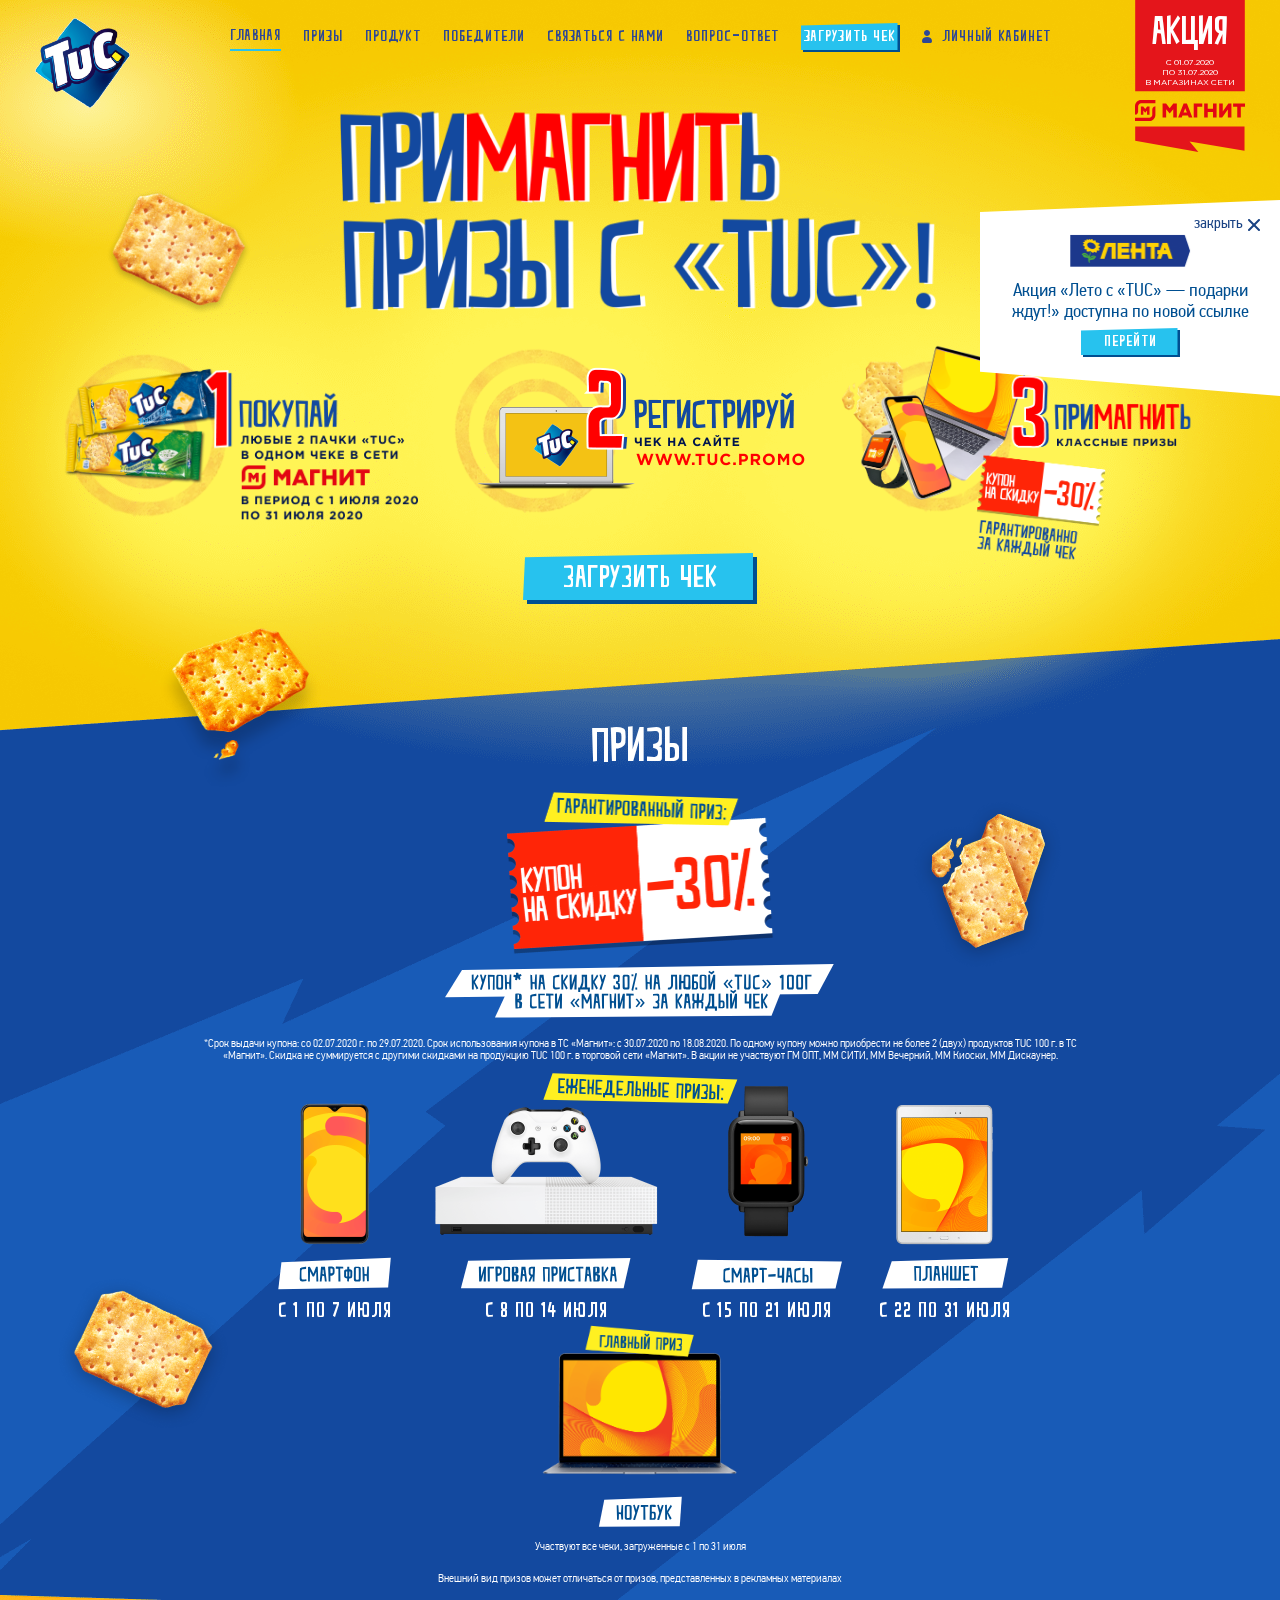
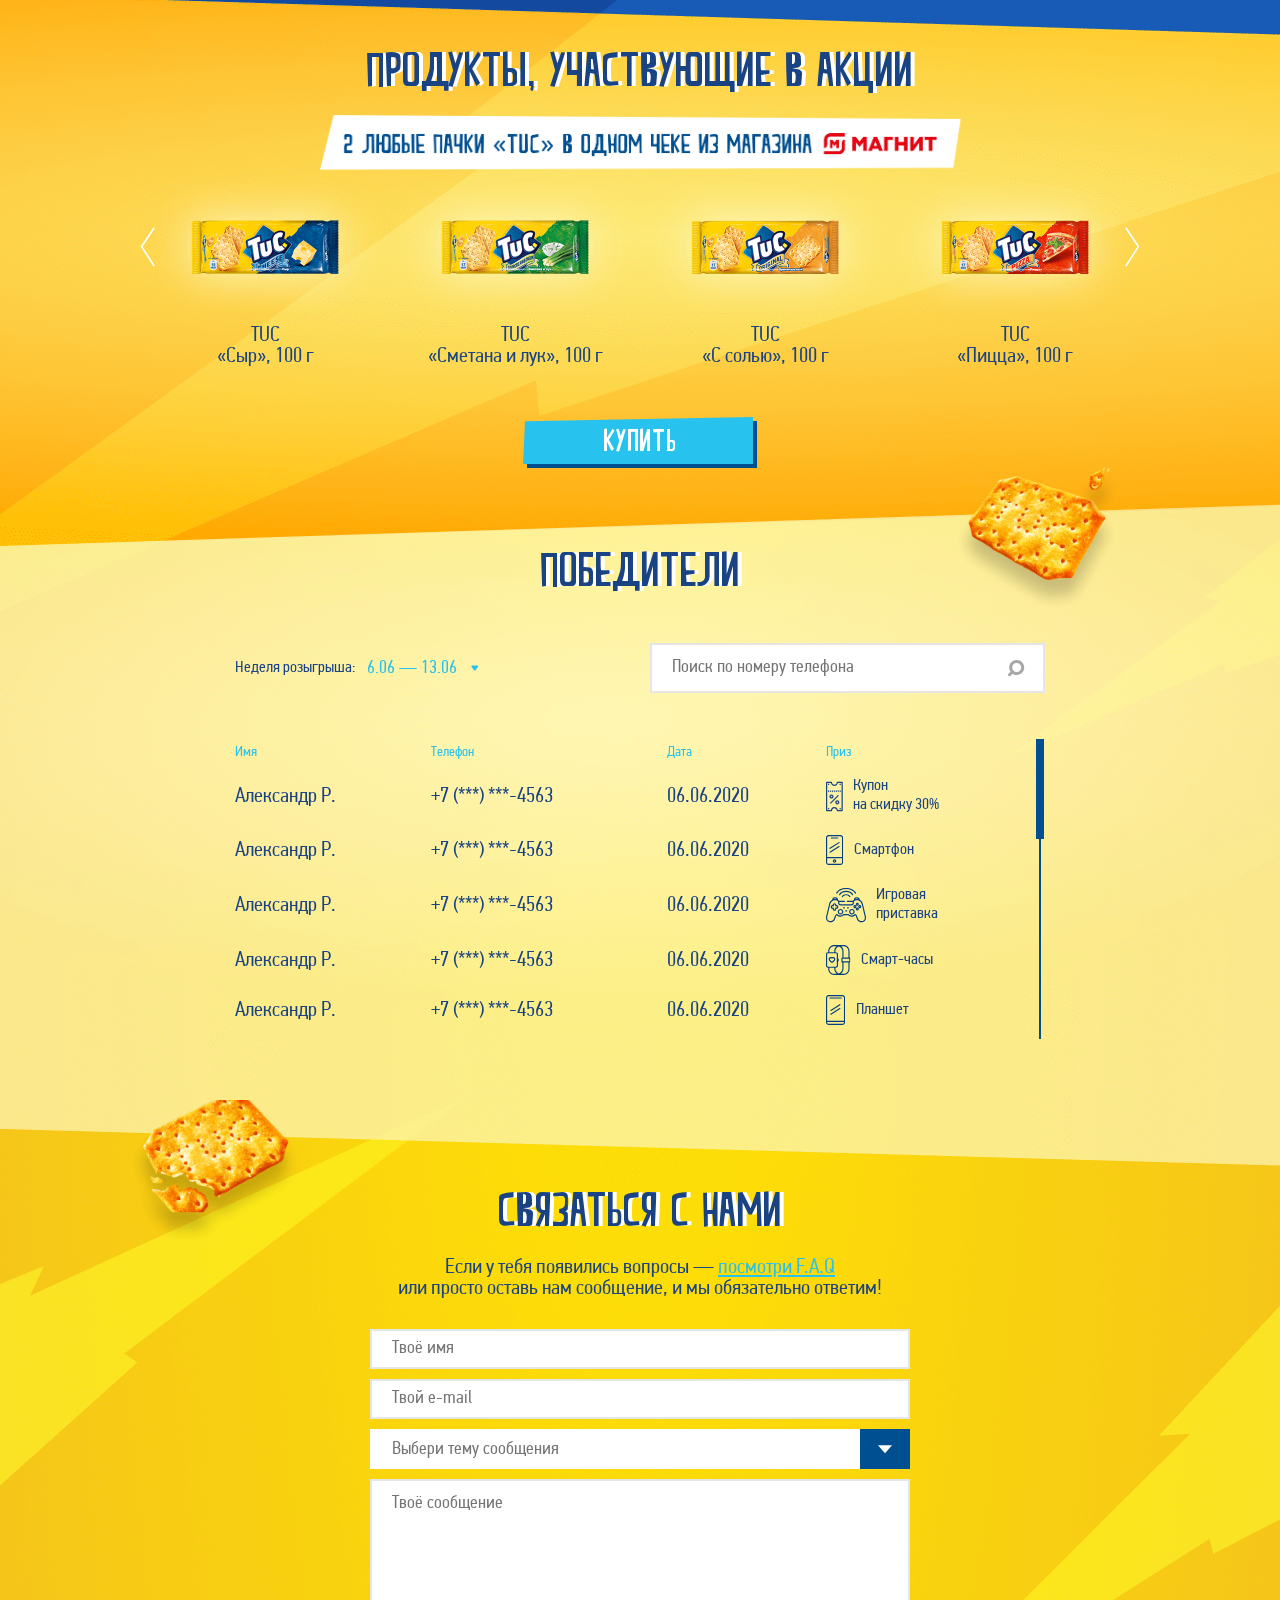
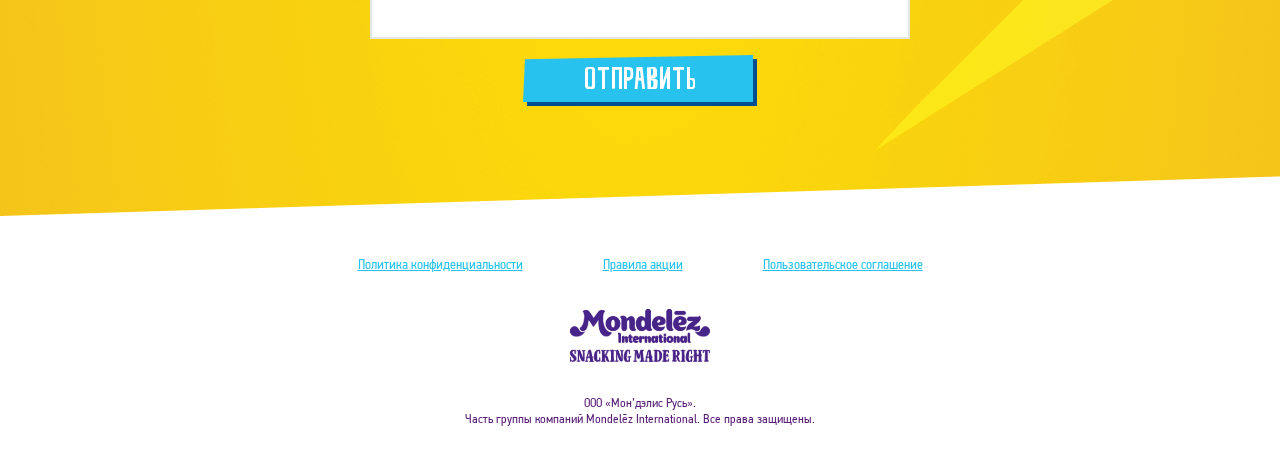
==== index.html @ 4bb9b7ee "init" ====
<!DOCTYPE html>
<html lang="en">
<head>
	<meta charset="UTF-8">
	<title>TUC Promo</title>
	<meta http-equiv="X-UA-Compatible" content="IE=edge">
    <meta name="viewport" content="width=device-width, initial-scale=1.0, maximum-scale=1.0, minimum-scale=1.0, user-scalable=no">
    <meta name="format-detection" content="telephone=no">
    <link rel="shortcut icon" href="img/favicon.png" type="image/png">
	<link rel="stylesheet" href="fonts/stylesheet.css">
	<link rel="stylesheet" href="libs//select2/select2.min.css">
	<link rel="stylesheet" href="libs/scrollbar/jquery.scrollbar.css">
	<link rel="stylesheet" href="css/styles.css">
	<!--[if lte IE 9]>
    <script src="http://phpbbex.com/oldies/oldies.js" charset="utf-8"></script>
    <script src="https://oss.maxcdn.com/html5shiv/3.7.3/html5shiv.min.js"></script>
    <script src="https://oss.maxcdn.com/respond/1.4.2/respond.min.js"></script>
    <![endif]-->
</head>
<body>
	<div class="wrapper main-page full">
		<div class="content">
			<header>
				<a href="index.html" class="logo">
					<img src="img/logo.png" alt="">
				</a>
				<div class="menu">
					<a href="#!" class="burger"></a>
					<nav class="menu-links">
						<a href="#main" class="anchor active">Главная</a>
						<a href="#prizes" class="anchor">Призы</a>
						<a href="#product" class="anchor">Продукт</a>
						<a href="#winners" class="anchor">Победители</a>
						<a href="#feedback" class="anchor">Связаться с нами</a>
						<a href="faq.html">Вопрос-ответ</a>
						<a href="#!" class="menu-btn pop-op" data-popup="check-upload">
							<svg width="99" height="29" viewBox="0 0 99 29" fill="none" xmlns="http://www.w3.org/2000/svg">
							    <g filter="url(#filter1_d)">
							        <path d="M0 2.5L96.5 0V27H0V2.5Z" fill="#27C2EE" />
							    </g>
							</svg>
							<span>Загрузить чек</span>
						</a>
						<a href="lk.html" class="lk-link pop-op" data-popup="auth">Личный кабинет</a>
					</nav>
				</div>
				<div class="magnit-action">
					<div class="magnit-action-title">Акция</div>
					<div class="magnit-action-text">с 01.07.2020 <br>по 31.07.2020 <br>в магазинах сети</div>
					<img src="img/magnit-logo.svg" alt="">
				</div>
			</header>
			<div class="tooltip">
				<a href="#!" class="close-tooltip js-close-tooltip">
					<span>закрыть</span>
					<svg width="12" height="12" viewBox="0 0 12 12" fill="none" xmlns="http://www.w3.org/2000/svg">
						<path d="M11 1L1 11" stroke="#1A4384" stroke-width="2" stroke-linecap="round" stroke-linejoin="round"/>
						<path d="M1 1L11 11" stroke="#1A4384" stroke-width="2" stroke-linecap="round" stroke-linejoin="round"/>
					</svg>
				</a>
				<img src="img/lenta-logo.png" alt="">
				<div class="tooltip-text">Акция «Лето с «TUC» — подарки ждут!» доступна по новой ссылке</div>
				<a href="#!" class="menu-btn pop-op" data-popup="check-upload">
					<svg width="99" height="29" viewBox="0 0 99 29" fill="none" xmlns="http://www.w3.org/2000/svg">
					    <g filter="url(#filter1_d)">
					        <path d="M0 2.5L96.5 0V27H0V2.5Z" fill="#27C2EE" />
					    </g>
					</svg>
					<span>Перейти</span>
				</a>
			</div>
			<section id="main" class="main-block">
				<div class="container">
					<div class="cta">
						<img src="img/cta.png" alt="">
						<img src="img/tuc1.png" class="tuc tuc1" alt="">
					</div>
					<div class="steps">
						<div class="step step1">
							<img src="img/step1.png" class="desktop-visible" alt="">
							<img src="img/step1-mob.png" class="mobile-visible" alt="">
						</div>
						<div class="step step2">
							<img src="img/step2.png" class="desktop-visible" alt="">
							<img src="img/step2-mob.png" class="mobile-visible" alt="">
						</div>
						<div class="step step3">
							<img src="img/step3.png" class="desktop-visible" alt="">
							<img src="img/step3-mob.png" class="mobile-visible" alt="">
						</div>
					</div>
					<div class="btn-wrapper">
						<a href="#!" class="btn pop-op" data-popup="check-upload">
							<svg width="234" height="51" viewBox="0 0 234 51" fill="none" xmlns="http://www.w3.org/2000/svg">
							    <g filter="url(#filter0_d)">
							        <path d="M2 4.35185L230 0V47H0L2 4.35185Z" fill="#27C2EE" />
							    </g>
							</svg>
							<span>Загрузить чек</span>
						</a>
					</div>
				</div>
			</section>
			<section id="prizes" class="prizes-block">
				<img src="img/tuc5.png" class="tuc tuc5" alt="">
				<img src="img/tuc6.png" class="tuc tuc6" alt="">
				<div class="container">
					<div class="title prizes-title">Призы</div>
					<div class="prizes prizes-slider">
						<div class="prize-line">
							<div class="prize garant-prize">
								<div class="prize-img">
									<img src="img/prizes/garant-prize.png" alt="">
								</div>
								<div class="prize-text">
									<img src="img/prizes/garant-text.svg" class="desktop-visible" alt="">
									<img src="img/prizes/garant-text-mob.svg" class="mobile-visible" alt="">
								</div>
								<div class="prizes-text">*Срок выдачи купона: со 02.07.2020 г. по 29.07.2020. Срок использования купона в ТС «Магнит»: с 30.07.2020 по 18.08.2020. По одному купону можно приобрести не более 2 (двух) продуктов TUC 100 г. в ТС «Магнит». Скидка не суммируется с другими скидками на продукцию TUC 100 г. в торговой сети «Магнит». В акции не участвуют ГМ ОПТ, ММ СИТИ, ММ Вечерний, ММ Киоски, ММ Дискаунер.</div>
							</div>
						</div>
						<div class="prize-line">
							<div class="desktop-visible weekly-title">
								<img src="img/prizes/weekly-text.svg" alt="">
							</div>
							<div class="prize prize1">
								<div class="mobile-visible weekly-title">
									<img src="img/prizes/weekly-text.svg" alt="">
								</div>
								<div class="prize-img">
									<img src="img/prizes/prize1.png" alt="">
								</div>
								<div class="prize-text"><img src="img/prizes/1-text.svg" alt=""></div>
								<div class="prize-date">с 1 по 7 июля</div>
							</div>
							<div class="prize prize2">
								<div class="mobile-visible weekly-title">
									<img src="img/prizes/weekly-text.svg" alt="">
								</div>
								<div class="prize-img">
									<img src="img/prizes/prize2.png" alt="">
								</div>
								<div class="prize-text"><img src="img/prizes/2-text.svg" alt=""></div>
								<div class="prize-date">с 8 по 14 июля</div>
							</div>
							<div class="prize prize3">
								<div class="mobile-visible weekly-title">
									<img src="img/prizes/weekly-text.svg" alt="">
								</div>
								<div class="prize-img">
									<img src="img/prizes/prize3.png" alt="">
								</div>
								<div class="prize-text"><img src="img/prizes/3-text.svg" alt=""></div>
								<div class="prize-date">с 15 по 21 июля</div>
							</div>
							<div class="prize prize4">
								<div class="mobile-visible weekly-title">
									<img src="img/prizes/weekly-text.svg" alt="">
								</div>
								<div class="prize-img">
									<img src="img/prizes/prize4.png" alt="">
								</div>
								<div class="prize-text"><img src="img/prizes/4-text.svg" alt=""></div>
								<div class="prize-date">с 22 по 31 июля</div>
							</div>
						</div>
						<div class="prize-line">
							<div class="prize main-prize">
								<div class="prize-img">
									<img src="img/prizes/main-prize.png" alt="">
								</div>
								<div class="prize-text"><img src="img/prizes/main-text.svg" alt=""></div>
								<div class="prizes-text">Участвуют все чеки, загруженные с 1 по 31 июля</div>
							</div>
						</div>
					</div>
					<div class="prizes-text">Внешний вид призов может отличаться от призов, представленных в рекламных материалах</div>
				</div>
			</section>
			<section id="product" class="product-block">
				<div class="container">
					<div class="title">Продукты, участвующие в акции</div>
					<div class="products-text">
						<img src="img/products-text.png" class="desktop-visible" alt="">
						<img src="img/products-text-mob.png" class="mobile-visible" alt="">
					</div>
					<div class="products products-slider">
						<div class="product">
							<div class="product-img">
								<img src="img/products/1.png" alt="">
							</div>
							<div class="product-text">TUC <br>«Сыр», 100 г</div>
						</div>
						<div class="product">
							<div class="product-img">
								<img src="img/products/2.png" alt="">
							</div>
							<div class="product-text">TUC <br>«Сметана и лук», 100 г</div>
						</div>
						<div class="product">
							<div class="product-img">
								<img src="img/products/3.png" alt="">
							</div>
							<div class="product-text">TUC <br>«С солью», 100 г</div>
						</div>
						<div class="product">
							<div class="product-img">
								<img src="img/products/4.png" alt="">
							</div>
							<div class="product-text">TUC <br>«Пицца», 100 г</div>
						</div>
						<div class="product">
							<div class="product-img">
								<img src="img/products/5.png" alt="">
							</div>
							<div class="product-text">TUC <br>«Краб», 100 г</div>
						</div>
						<div class="product">
							<div class="product-img">
								<img src="img/products/6.png" alt="">
							</div>
							<div class="product-text">TUC <br>«Копчёные колбаски», 100 г</div>
						</div>
					</div>
					<div class="btn-wrapper">
						<a href="#!" class="btn">
							<svg width="234" height="51" viewBox="0 0 234 51" fill="none" xmlns="http://www.w3.org/2000/svg">
							    <g filter="url(#filter0_d)">
							        <path d="M2 4.35185L230 0V47H0L2 4.35185Z" fill="#27C2EE" />
							    </g>
							</svg>
							<span>Купить</span>
						</a>
					</div>
				</div>
			</section>
			<section id="winners" class="winners-block">
				<div class="container">
					<div class="title">Победители</div>
					<div class="week-phone-winners">
						<div class="week-winners">
							<span>Неделя розыгрыша:</span>
							<div class="form__input select">
								<select name="week" class="week">
									<option value="6.09 — 13.09">6.06 — 13.06</option>
									<option value="14.09 — 21.09">14.06 — 21.06</option>
									<option value="22.09 — 29.09">22.06 — 29.06</option>
									<option value="22.09 — 29.09">22.07 — 29.07</option>
									<option value="22.09 — 29.09">22.07 — 29.07</option>
									<option value="22.09 — 29.09">22.07 — 29.07</option>
								</select>
							</div>
						</div>
						<div class="input-field winners-input">
							<input type="text" class="input-search phone-mask" name="search" placeholder="Поиск по номеру телефона">
							<input type="submit" class="winners-search">
						</div>
					</div>
					<div class="personal__table winners table-wrapper">
						<table>
							<thead>
								<tr>
									<th class="desktop-visible">Имя</th>
									<th class="desktop-visible">Телефон</th>
									<th class="desktop-visible">Дата</th>
									<th class="mobile-visible">Победитель</th>
									<th>Приз</th>
								</tr>
							</thead>
							<tbody>
								<tr>
									<td class="desktop-visible">Александр Р.</td>
									<td class="desktop-visible">+7 (***) ***-4563</td>
									<td class="desktop-visible">06.06.2020</td>
									<td class="mobile-visible">
										Александр Р. <br>
										+7 (***) ***-4563 <br>
										06.06.2020
									</td>
									<td class="prize-column"><img src="img/prizes/garant-icon.svg" alt="Купон  на скидку 30%"><span>Купон <br>на скидку 30%</span></td>
								</tr>
								<tr>
									<td class="desktop-visible">Александр Р.</td>
									<td class="desktop-visible">+7 (***) ***-4563</td>
									<td class="desktop-visible">06.06.2020</td>
									<td class="mobile-visible">
										Александр Р. <br>
										+7 (***) ***-4563 <br>
										06.06.2020
									</td>
									<td class="prize-column"><img src="img/prizes/prize1-icon.svg" alt="Смартфон"><span>Смартфон</span></td>
								</tr>
								<tr>
									<td class="desktop-visible">Александр Р.</td>
									<td class="desktop-visible">+7 (***) ***-4563</td>
									<td class="desktop-visible">06.06.2020</td>
									<td class="mobile-visible">
										Александр Р. <br>
										+7 (***) ***-4563 <br>
										06.06.2020
									</td>
									<td class="prize-column"><img src="img/prizes/prize2-icon.svg" alt="Игровая приставка"><span>Игровая <br>приставка</span></td>
								</tr>
								<tr>
									<td class="desktop-visible">Александр Р.</td>
									<td class="desktop-visible">+7 (***) ***-4563</td>
									<td class="desktop-visible">06.06.2020</td>
									<td class="mobile-visible">
										Александр Р. <br>
										+7 (***) ***-4563 <br>
										06.06.2020
									</td>
									<td class="prize-column"><img src="img/prizes/prize3-icon.svg" alt="Смарт-часы"><span>Смарт-часы</span></td>
								</tr>
								<tr>
									<td class="desktop-visible">Александр Р.</td>
									<td class="desktop-visible">+7 (***) ***-4563</td>
									<td class="desktop-visible">06.06.2020</td>
									<td class="mobile-visible">
										Александр Р. <br>
										+7 (***) ***-4563 <br>
										06.06.2020
									</td>
									<td class="prize-column"><img src="img/prizes/prize4-icon.svg" alt="Планшет"><span>Планшет</span></td>
								</tr>
								<tr>
									<td class="desktop-visible">Александр Р.</td>
									<td class="desktop-visible">+7 (***) ***-4563</td>
									<td class="desktop-visible">06.06.2020</td>
									<td class="mobile-visible">
										Александр Р. <br>
										+7 (***) ***-4563 <br>
										06.06.2020
									</td>
									<td class="prize-column"><img src="img/prizes/main-icon.svg" alt="Ноутбук"><span>Ноутбук</span></td>
								</tr>
							</tbody>
						</table>
					</div>
				</div>
			</section>
			<section id="feedback" class="feedback-block">
				<div class="container">
					<div class="title">Связаться с нами</div>
					<div class="feedback-text">Если у тебя появились вопросы — <a href="faq.html" class="link">посмотри F.A.Q</a> <br class="desktop-visible">или просто оставь нам сообщение, и мы обязательно ответим!</div>
					<form class="feedback-form">
						<div class="input-field">
                    		<input type="text" name="name" placeholder="Твоё имя" required>
                    	</div>
                    	<div class="input-field">
                    		<input type="text" name="email" placeholder="Твой e-mail" required>
                    	</div>
                    	<div class="input-field">
                    		<div class="select">
								<select name="theme" data-placeholder="Выбери тему сообщения" required>
									<option value=""></option>
									<option value="1">Тема 1</option>
									<option value="2">Тема 2</option>
									<option value="3">Тема 3</option>
								</select>
							</div>
                    	</div>
                    	<div class="input-field">
                    		<textarea name="message" placeholder="Твоё сообщение" required></textarea>
                    	</div>
                    	<div class="btn-wrapper">
                    		<button class="btn">
                    			<svg width="234" height="51" viewBox="0 0 234 51" fill="none" xmlns="http://www.w3.org/2000/svg">
								    <g filter="url(#filter0_d)">
								        <path d="M2 4.35185L230 0V47H0L2 4.35185Z" fill="#27C2EE" />
								    </g>
								</svg>
								<span>Отправить</span>
                    		</button>
						</div>
					</form>
				</div>
			</section>
			<img src="img/tuc2.png" class="tuc tuc2" alt="">
			<img src="img/tuc3.png" class="tuc tuc3" alt="">
			<img src="img/tuc4.png" class="tuc tuc4" alt="">
		</div>
		<footer>
			<div class="footer-links">
				<a href="#!" class="link" target="_blank">Политика конфиденциальности</a>
				<a href="#!" class="link" target="_blank">Правила акции</a>
				<a href="#!" class="link" target="_blank">Пользовательское соглашение</a>
			</div>
			<div class="mndlz-logo">
				<img src="img/mndlz.svg" alt="">
			</div>
			<div class="copyright">ООО «Мон’дэлис Русь». <br class="desktop-visible">Часть группы компаний Mondelēz International. Все права защищены.</div>
		</footer>
	</div>
	<div class="popups">
		<div id="auth" class="popup">
			<div class="popup__wrap">
				<a href="#!" class="close-popup js-close-popup">
					<span>закрыть</span>
					<svg width="12" height="12" viewBox="0 0 12 12" fill="none" xmlns="http://www.w3.org/2000/svg">
						<path d="M11 1L1 11" stroke="#1A4384" stroke-width="2" stroke-linecap="round" stroke-linejoin="round"/>
						<path d="M1 1L11 11" stroke="#1A4384" stroke-width="2" stroke-linecap="round" stroke-linejoin="round"/>
					</svg>
				</a>
                <div class="popup__inner">
                    <div class="popup__title">Войти на сайт</div>
                    <div class="popup__error"></div>
                    <form class="popup-form">
                    	<div class="input-field">
                    		<input type="text" name="phone" class="phone-mask" placeholder="Телефон" required>
                    	</div>
                    	<div class="input-field mb0">
                    		<input type="password" name="password" placeholder="Пароль" required>                    		
                    	</div>
                    	<div class="restore-link-wrapper">
                    		<a href="#!" class="link restore-link pop-op" data-popup="restore-password">Не помнишь пароль?</a>
                    	</div>
                    	<div class="btn-wrap">
                    		<button class="btn">
								<svg width="234" height="51" viewBox="0 0 234 51" fill="none" xmlns="http://www.w3.org/2000/svg">
								    <g filter="url(#filter0_d)">
								        <path d="M2 4.35185L230 0V47H0L2 4.35185Z" fill="#27C2EE" />
								    </g>
								</svg>
								<span>Войти</span>
                    		</button>
                    	</div>
                    </form>
                    <div class="reg-text">
                    	Если ты впервые на сайте, тебе нужно
                    	<a href="#!" class="link popup-link pop-op" data-popup="reg">Зарегистрироваться</a>
                    </div>
                </div>
            </div>
		</div>
		<div id="reg" class="popup">
			<div class="popup__wrap">
				<a href="#!" class="close-popup js-close-popup">
					<span>закрыть</span>
					<svg width="12" height="12" viewBox="0 0 12 12" fill="none" xmlns="http://www.w3.org/2000/svg">
						<path d="M11 1L1 11" stroke="#1A4384" stroke-width="2" stroke-linecap="round" stroke-linejoin="round"/>
						<path d="M1 1L11 11" stroke="#1A4384" stroke-width="2" stroke-linecap="round" stroke-linejoin="round"/>
					</svg>
				</a>
                <div class="popup__inner">
                    <div class="popup__title">Регистрация</div>
                    <div class="popup__error"></div>
                    <form class="popup-form mb0">
                    	<div class="input-field">
                    		<input type="text" name="lastName" placeholder="Фамилия" required>
                    	</div>
                    	<div class="input-field">
                    		<input type="text" name="firstName" placeholder="Имя" required>
                    	</div>
                    	<div class="input-field">
                    		<input type="text" name="patronymic" placeholder="Отчество" required>
                    	</div>
                    	<div class="input-field">
                    		<input type="text" name="email" placeholder="E-mail" required>
                    	</div>
                    	<div class="input-field">
                    		<input type="text" name="phone" class="phone-mask" placeholder="Телефон" required>
                    	</div>
                    	<div class="popup__text popup-phone-info">На данный номер будет отправлен денежный приз в случае выигрыша</div>
                    	<div class="checkbox-wrapper">
							<div class="input-field checkbox-field">
	                            <label for="check-rules" class="checkbox">
	                                <input id="check-rules" name="check-rules" type="checkbox" required>
	                                <span class="checkmark"></span>
	                                <span class="checkbox-text">Я согласен с <a href="#!" class="rules-link link" target="_blank">Правилами акции</a></span>
	                            </label> 
	                        </div>
	                        <div class="input-field checkbox-field">
	                            <label for="check-data" class="checkbox">
	                                <input id="check-data" name="check-data" type="checkbox" required>
	                                <span class="checkmark"></span>
	                                <span class="checkbox-text">Я согласен на обработку моих персональных данных</span>
	                            </label> 
	                        </div>
						</div>
                    	<div class="btn-wrap">
                    		<!-- <button class="btn">
								<svg width="234" height="51" viewBox="0 0 234 51" fill="none" xmlns="http://www.w3.org/2000/svg">
								    <g filter="url(#filter0_d)">
								        <path d="M2 4.35185L230 0V47H0L2 4.35185Z" fill="#27C2EE" />
								    </g>
								</svg>
								<span>Отправить</span>
                    		</button> -->
                    		<a href="#!" class="btn pop-op" data-popup="reg-complete">
								<svg width="234" height="51" viewBox="0 0 234 51" fill="none" xmlns="http://www.w3.org/2000/svg">
								    <g filter="url(#filter0_d)">
								        <path d="M2 4.35185L230 0V47H0L2 4.35185Z" fill="#27C2EE" />
								    </g>
								</svg>
								<span>Отправить</span>
                    		</a>
                    	</div>
                    </form>
                </div>
            </div>
		</div>
		<div id="reg-complete" class="popup">
			<div class="popup__wrap">
				<a href="#!" class="close-popup js-close-popup">
					<span>закрыть</span>
					<svg width="12" height="12" viewBox="0 0 12 12" fill="none" xmlns="http://www.w3.org/2000/svg">
						<path d="M11 1L1 11" stroke="#1A4384" stroke-width="2" stroke-linecap="round" stroke-linejoin="round"/>
						<path d="M1 1L11 11" stroke="#1A4384" stroke-width="2" stroke-linecap="round" stroke-linejoin="round"/>
					</svg>
				</a>
                <div class="popup__inner">
                    <div class="popup__title">Регистрация <br>пройдена</div>
                    <div class="popup__desc">Пароль отправлен на почту, <br>указанную при регистрации</div>
                    <a href="#!" class="btn pop-op" data-popup="auth">
						<svg width="234" height="51" viewBox="0 0 234 51" fill="none" xmlns="http://www.w3.org/2000/svg">
						    <g filter="url(#filter0_d)">
						        <path d="M2 4.35185L230 0V47H0L2 4.35185Z" fill="#27C2EE" />
						    </g>
						</svg>
						<span>Войти</span>
            		</a>
                </div>
            </div>
		</div>
		<div id="restore-password" class="popup">
			<div class="popup__wrap">
				<a href="#!" class="close-popup js-close-popup">
					<span>закрыть</span>
					<svg width="12" height="12" viewBox="0 0 12 12" fill="none" xmlns="http://www.w3.org/2000/svg">
						<path d="M11 1L1 11" stroke="#1A4384" stroke-width="2" stroke-linecap="round" stroke-linejoin="round"/>
						<path d="M1 1L11 11" stroke="#1A4384" stroke-width="2" stroke-linecap="round" stroke-linejoin="round"/>
					</svg>
				</a>
                <div class="popup__inner">
                    <div class="popup__title">Восстановление пароля</div>
                    <form class="popup-form">
                    	<div class="popup__desc before-send">Введи свой номер мобильного телефона для восстановления пароля</div>
                    	<div class="popup__desc after-send" style="display: none;">Пароль был отправлен<br>на твой номер телефона</div>
                    	<div class="input-field">
                    		<input type="text" name="phone" class="phone-mask" placeholder="Телефон" required>
                    	</div>
                    	<div class="input-field">
							<span class="clock-text" style="display: none;">Можно отправить повторно через <span class="clock"></span></span>
                    	</div>
                    	<div class="btn-wrap">
                    		<button class="btn">
								<svg width="234" height="51" viewBox="0 0 234 51" fill="none" xmlns="http://www.w3.org/2000/svg">
								    <g filter="url(#filter0_d)">
								        <path d="M2 4.35185L230 0V47H0L2 4.35185Z" fill="#27C2EE" />
								    </g>
								</svg>
								<span>Отправить</span>
                    		</button>
                    	</div>
                    </form>
                </div>
            </div>
		</div>
		<div id="check-upload" class="popup check-upload">
			<div class="popup__wrap">
				<a href="#!" class="close-popup js-close-popup">
					<span>закрыть</span>
					<svg width="12" height="12" viewBox="0 0 12 12" fill="none" xmlns="http://www.w3.org/2000/svg">
						<path d="M11 1L1 11" stroke="#1A4384" stroke-width="2" stroke-linecap="round" stroke-linejoin="round"/>
						<path d="M1 1L11 11" stroke="#1A4384" stroke-width="2" stroke-linecap="round" stroke-linejoin="round"/>
					</svg>
				</a>
                <div class="popup__inner">
                	<div class="popup__title">Загрузка чека</div>
                    <div class="iframe-wrap">
                        <iframe src="https://checkservice.emg.ru/Upload?id=65247c05-8b93-481e-98d0-ea6d5171f343&participantId=3&hash=2e10e3df5adece98b205b4f80f5f4283" class="iframe" frameborder="0"></iframe>
                    </div>
                </div>
            </div>
		</div>
	</div>

	<svg class="svg-filters">
	    <defs>
		    <filter id="filter1_d" x="0" y="0" width="98.5" height="29" filterUnits="userSpaceOnUse" color-interpolation-filters="sRGB">
		        <feFlood flood-opacity="0" result="BackgroundImageFix" />
		        <feColorMatrix in="SourceAlpha" type="matrix" values="0 0 0 0 0 0 0 0 0 0 0 0 0 0 0 0 0 0 127 0" />
		        <feOffset dx="2" dy="2" />
		        <feColorMatrix type="matrix" values="0 0 0 0 0 0 0 0 0 0.305882 0 0 0 0 0.564706 0 0 0 1 0" />
		        <feBlend mode="normal" in2="BackgroundImageFix" result="effect1_dropShadow" />
		        <feBlend mode="normal" in="SourceGraphic" in2="effect1_dropShadow" result="shape" />
		    </filter>
		    <filter id="filter0_d" x="0" y="0" width="234" height="51" filterUnits="userSpaceOnUse" color-interpolation-filters="sRGB">
		        <feFlood flood-opacity="0" result="BackgroundImageFix" />
		        <feColorMatrix in="SourceAlpha" type="matrix" values="0 0 0 0 0 0 0 0 0 0 0 0 0 0 0 0 0 0 127 0" />
		        <feOffset dx="4" dy="4" />
		        <feColorMatrix type="matrix" values="0 0 0 0 0 0 0 0 0 0.309804 0 0 0 0 0.568627 0 0 0 1 0" />
		        <feBlend mode="normal" in2="BackgroundImageFix" result="effect1_dropShadow" />
		        <feBlend mode="normal" in="SourceGraphic" in2="effect1_dropShadow" result="shape" />
		    </filter>
		</defs>
	</svg>

	<script src="libs/jquery-3.4.1.min.js"></script>
	<script src="libs/select2/select2.min.js"></script>
	<script src="libs/jquery.validate.min.js"></script>
	<script src="libs/scrollbar/jquery.scrollbar.min.js"></script>
	<script src="libs/jquery.inputmask.bundle.min.js"></script>
	<script src="libs/jquery.countdown.min.js"></script>
	<script src="libs/slick.min.js"></script>
	<script src="js/scripts.js"></script>
</body>
</html>
---- fonts/stylesheet.css ----
@font-face {
    font-family: 'Peach Milk 2.0';
    src: url('PeachMilk20.eot');
    src: url('PeachMilk20.eot?#iefix') format('embedded-opentype'),
        url('PeachMilk20.woff2') format('woff2'),
        url('PeachMilk20.woff') format('woff');
    font-weight: normal;
    font-style: normal;
}

@font-face {
    font-family: 'PF Din Text Cond Pro';
    src: url('PFDinTextCondPro-Bold.eot');
    src: url('PFDinTextCondPro-Bold.eot?#iefix') format('embedded-opentype'),
        url('PFDinTextCondPro-Bold.woff2') format('woff2'),
        url('PFDinTextCondPro-Bold.woff') format('woff');
    font-weight: bold;
    font-style: normal;
}

@font-face {
    font-family: 'PF Din Text Cond Pro';
    src: url('PFDinTextCondPro-BoldItalic.eot');
    src: url('PFDinTextCondPro-BoldItalic.eot?#iefix') format('embedded-opentype'),
        url('PFDinTextCondPro-BoldItalic.woff2') format('woff2'),
        url('PFDinTextCondPro-BoldItalic.woff') format('woff');
    font-weight: bold;
    font-style: italic;
}

@font-face {
    font-family: 'PF Din Text Cond Pro';
    src: url('PFDinTextCondPro-Light.eot');
    src: url('PFDinTextCondPro-Light.eot?#iefix') format('embedded-opentype'),
        url('PFDinTextCondPro-Light.woff2') format('woff2'),
        url('PFDinTextCondPro-Light.woff') format('woff');
    font-weight: 300;
    font-style: normal;
}

@font-face {
    font-family: 'PF Din Text Cond Pro';
    src: url('PFDinTextCondPro-Regular.eot');
    src: url('PFDinTextCondPro-Regular.eot?#iefix') format('embedded-opentype'),
        url('PFDinTextCondPro-Regular.woff2') format('woff2'),
        url('PFDinTextCondPro-Regular.woff') format('woff');
    font-weight: normal;
    font-style: normal;
}

@font-face {
    font-family: 'PF Din Text Cond Pro';
    src: url('PFDinTextCondPro-Italic.eot');
    src: url('PFDinTextCondPro-Italic.eot?#iefix') format('embedded-opentype'),
        url('PFDinTextCondPro-Italic.woff2') format('woff2'),
        url('PFDinTextCondPro-Italic.woff') format('woff');
    font-weight: normal;
    font-style: italic;
}

@font-face {
    font-family: 'PF Din Text Cond Pro';
    src: url('PFDinTextCondPro-Medium.eot');
    src: url('PFDinTextCondPro-Medium.eot?#iefix') format('embedded-opentype'),
        url('PFDinTextCondPro-Medium.woff2') format('woff2'),
        url('PFDinTextCondPro-Medium.woff') format('woff');
    font-weight: 500;
    font-style: normal;
}

@font-face {
    font-family: 'Gotham Pro';
    src: url('GothamPro-Bold.eot');
    src: url('GothamPro-Bold.eot?#iefix') format('embedded-opentype'),
        url('GothamPro-Bold.woff2') format('woff2'),
        url('GothamPro-Bold.woff') format('woff');
    font-weight: bold;
    font-style: normal;
}

@font-face {
    font-family: 'Gotham Pro';
    src: url('GothamPro.eot');
    src: url('GothamPro.eot?#iefix') format('embedded-opentype'),
        url('GothamPro.woff2') format('woff2'),
        url('GothamPro.woff') format('woff');
    font-weight: normal;
    font-style: normal;
}
---- css/styles.css ----
html {
    line-height: 1.15;
    -ms-text-size-adjust: 100%;
    -moz-text-size-adjust: 100%;
    -webkit-text-size-adjust: 100%;
}

html, body, div, span, applet, object, iframe,
h1, h2, h3, h4, h5, h6, p, blockquote, pre,
a, abbr, acronym, address, big, cite, code,
del, dfn, em, img, ins, kbd, q, s, samp,
small, strike, strong, sub, sup, tt, var,
b, u, i, center,
dl, dt, dd, ol, ul, li,
fieldset, form, label, legend,
table, caption, tbody, tfoot, thead, tr, th, td,
article, aside, canvas, details, embed,
figure, figcaption, footer, header, hgroup,
menu, nav, output, ruby, section, summary,
time, mark, audio, video {
	margin: 0;
	padding: 0;
	border: 0;
}

main {
    display: block;
}

ol,
ul {
    list-style: none;
}

b,
strong {
    font-weight: bold;
}

*,
:after,
:before {
    box-sizing: border-box;
}

img {
    max-width: 100%;
    border-style: none;
}

img[width="0"][height="0"] {
    display: none;
}

a {
    color: inherit;
    cursor: pointer;
    background-color: transparent;
    text-decoration: none;
    -webkit-transition: all .3s linear;
    transition: all .3s linear;
}

a:hover,
a:focus {
    text-decoration: none;
}

input,
select,
textarea,
button {
    border: none;
    outline: none;
    border-radius: 0;
    -webkit-appearance: none;
    font-family: inherit;
    font-size: 100%;
    line-height: 1.15;
    margin: 0;
}

textarea {
    overflow: auto;
}

textarea::-webkit-scrollbar {
    width: 0;
}

::-ms-clear {
    display: none;
}

input {
    overflow: visible;
}

button {
    cursor: pointer;
    border: none;
    outline: none;
    overflow: visible;
}

button,
select {
    text-transform: none;
}

button::-moz-focus-inner,
[type="button"]::-moz-focus-inner,
[type="reset"]::-moz-focus-inner,
[type="submit"]::-moz-focus-inner {
    border-style: none;
    padding: 0;
}

button,
[type="button"],
[type="reset"],
[type="submit"] {
    -webkit-appearance: button;
}

[type="checkbox"],
[type="radio"] {
    box-sizing: border-box;
    padding: 0;
}

[type="search"]::-webkit-search-decoration {
    -webkit-appearance: none;
}

[type="search"] {
    -webkit-appearance: textfield;
    outline-offset: -2px;
}

::-webkit-file-upload-button {
    -webkit-appearance: button;
    font: inherit;
}

::-webkit-file-upload-button {
    -webkit-appearance: button;
    font: inherit;
}

input[type=number]::-webkit-inner-spin-button,
input[type=number]::-webkit-outer-spin-button {
    -webkit-appearance: none;
    margin: 0;
}

input[type=number] {
    -moz-appearance: textfield;
}

select::-ms-expand {
    display: none;
}

* {
    box-sizing: border-box;
}

h1, h2, h3, h4, h5, h6, p {
    margin: 0;
}

ul, ol {
    margin: 0;
    padding: 0;
    list-style: none;
}

a {
    color: inherit;
    text-decoration: none;
}

a:hover,
a:focus {
    text-decoration: none;
}

textarea {
    width: 100%;
    resize: none;
    border: none;
    outline: none;
    border-radius: 0;
    scrollbar-width: none;
    -ms-overflow-style: none;
}

label {
    margin: 0;
}

input,
button,
select {
    border: none;
    outline: none;
}

input {
    border-radius: 0;
}

.mobile-visible {
    display: none;
}

@media (max-width: 1000px) {
    .mobile-visible {
        display: block;
    }

    .desktop-visible {
        display: none;
    }
}

.no-scrolling {
	overflow: hidden;
}

.link {
	text-decoration: underline;
}

.link:hover {
	text-decoration: none;
}

.invert-link {
	text-decoration: none;
}

.invert-link:hover {
	text-decoration: underline;
}

/*SCROLL ---------------------- */
body .scroll-element,
body .scroll-element div {
    border: none;
    margin: 0;
    padding: 0;
    position: absolute;
    z-index: 1;
}

body .scroll-element div {
    display: block;
    height: 100%;
    left: 0;
    top: 0;
    width: 100%;
}

body .scroll-element.scroll-x {
    bottom: 1px;
    height: 8px;
    left: 0;
    width: 100%;
}

.collection-list.scroll-wrapper>.scroll-content {
    padding-bottom: 10px;
}

body .collection-list .scroll-element.scroll-y {
    display: none;
}

body .scroll-element.scroll-x .scroll-element_track {
    top: 0;
    width: 100%;
    height: 8px;
}

body .scroll-element.scroll-y {
    height: 100%;
    right: 0;
    top: 0;
    width: 6px;
}

body .scroll-element .scroll-element_outer {
    overflow: visible;
}

body .scroll-element .scroll-element_outer,
body .scroll-element .scroll-element_track,
body .scroll-element .scroll-bar {
    border-radius: 0;
}

body .scroll-element .scroll-element_track {
    background: #004F91;
    left: 0;
    width: 2px;
}

body .scroll-element .scroll-bar {
    height: auto;
    min-height: 10px;
    max-height: 100px;
    width: 8px;
    background: #004F91;
    box-shadow: none;
    left: -3px;
    position: relative;
}

body .scroll-element:hover .scroll-bar {
    
}

body .scroll-element.scroll-draggable .scroll-bar {
    
}

body .scroll-element.scroll-x.scroll-scrolly_visible .scroll-element_track {
    left: -12px;
}

body .scroll-element.scroll-y.scroll-scrollx_visible .scroll-element_track {
    top: -12px;
}

body .scroll-element.scroll-x.scroll-scrolly_visible .scroll-element_size {
    left: -12px;
}

body .scroll-element.scroll-y.scroll-scrollx_visible .scroll-element_size {
    top: -12px;
}

/**/

/* Slider */
.slick-slider {
    position: relative;
    display: block;
    box-sizing: border-box;
    -webkit-user-select: none;
    -moz-user-select: none;
    -ms-user-select: none;
    user-select: none;
    -webkit-touch-callout: none;
    -khtml-user-select: none;
    -ms-touch-action: pan-y;
    touch-action: pan-y;
    -webkit-tap-highlight-color: transparent;
}

.slick-list {
    position: relative;
    display: block;
    overflow: hidden;
    margin: 0;
    padding: 0;
}

.slick-list:focus {
    outline: none;
}

.slick-list.dragging {
    cursor: pointer;
    cursor: hand;
}

.slick-slider .slick-track,
.slick-slider .slick-list {
    -webkit-transform: translate3d(0, 0, 0);
    -moz-transform: translate3d(0, 0, 0);
    -ms-transform: translate3d(0, 0, 0);
    -o-transform: translate3d(0, 0, 0);
    transform: translate3d(0, 0, 0);
}

.slick-track {
    position: relative;
    top: 0;
    left: 0;
    display: block;
    margin-left: auto;
    margin-right: auto;
}

.slick-track:before,
.slick-track:after {
    display: table;
    content: '';
}

.slick-track:after {
    clear: both;
}

.slick-loading .slick-track {
    visibility: hidden;
}

.slick-slide {
    display: none;
    float: left;
    height: 100%;
    min-height: 1px;
}

[dir='rtl'] .slick-slide {
    float: right;
}

.slick-slide img {
    display: block;
}

.slick-slide.slick-loading img {
    display: none;
}

.slick-slide.dragging img {
    pointer-events: none;
}

.slick-initialized .slick-slide {
    display: block;
}

.slick-loading .slick-slide {
    visibility: hidden;
}

.slick-vertical .slick-slide {
    display: block;
    height: auto;
    border: 1px solid transparent;
}

.slick-arrow.slick-hidden {
    display: none;
}

/**/

html,
body {
    height: 100%;
}

body {
    margin: 0;
    color: #1A4384;
    font: normal 16px/19px 'PF Din Text Cond Pro', sans-serif;
}

.wrapper {
    display: flex;
    flex-direction: column;
    min-height: 991px;
    background: url(../img/inner-bg.png) center no-repeat;
    background-size: cover;
}

.main-page {
    min-height: 3524px;
    background: url(../img/bg.png) center no-repeat;
    background-size: cover;
}

.main-page.full {
    min-height: 3656px;
    background: url(../img/bg1.png) center no-repeat;
    background-size: cover;
}

.cookies-page {
	min-height: 2643px;
    background: url(../img/cookies-bg.png) center no-repeat;
    background-size: cover;
}

.content {
    flex: 1 0 auto;
    overflow: hidden;
}

.container {
    max-width: 1060px;
    width: 100%;
    margin: 0 auto;
    padding: 0 15px;
}

header {
    position: relative;
    max-width: 1240px;
    width: 100%;
    margin: auto;
}

.logo {
    position: absolute;
    top: 18px;
    left: 0;
    width: 165px;
}

.magnit-action {
    position: absolute;
    top: 0;
    right: 0;
    width: 150px;
    height: 208px;
    background: url(../img/magnit-bg.svg) center no-repeat;
    background-size: contain;
    text-align: center;
    color: #fff;
}

.magnit-action-title {
    font-family: 'Peach Milk 2.0';
    font-size: 52px;
    line-height: 48px;
    letter-spacing: 0.01em;
    text-transform: uppercase;
    margin: 26px auto 8px;
}

.magnit-action-text {
    font-family: 'Gotham Pro';
    font-size: 11px;
    line-height: 12px;
    text-transform: uppercase;
}

.magnit-action img {
    width: 150px;
    margin: 17px 0;
}

.menu-links {
    position: absolute;
    top: 25px;
    left: 0;
    right: 0;
    margin: 0 auto;
    text-align: center;
    display: flex;
    -ms-align-items: center;
    align-items: center;
    justify-content: center;
    transition: all .3s linear;
}

.menu-links.fixed {
    position: fixed;
    top: 0;
    background: #FDE908;
    height: 78px;
    box-shadow: 7px 7px 23px rgba(0, 0, 0, 0.2);
    z-index: 10;
}

.menu-links a {
    position: relative;
    font-family: 'Peach Milk 2.0';
    font-size: 16px;
    line-height: 1;
    letter-spacing: 1px;
    color: #2D4795;
    margin: 0 16px;
    padding-bottom: 5px;
    transition: all .3s linear;
}

.menu-links a:hover {
    color: #27C2EE;
}

.menu-links a.active {
    border-bottom: 2px solid #27C2EE;
}

.lk-link {
	display: flex;
	-ms-align-items: center;
	align-items: center;
    padding-left: 20px;
}

.lk-link::before {
    content: '';
    position: absolute;
    left: 0;
    width: 10px;
    height: 14px;
    background: url(../img/login-icon.svg) center no-repeat;
    background-size: contain;
}

.logout-form {
	position: absolute;
    top: 4px;
    right: 0;
}

.menu-links .logout-link {
	position: absolute;
    right: 0;
    padding-right: 20px;
}

.logout-link::before {
    content: '';
    position: absolute;
    right: 0;
    width: 14px;
    height: 14px;
    background: url(../img/logout-icon.svg) center no-repeat;
    background-size: contain;
}

.tooltip {
    position: fixed;
    top: 200px;
    right: 0;
    width: 300px;
    height: 196px;
    padding: 26px;
    text-align: center;
    background: url(../img/tooltip-bg.svg) center no-repeat;
    background-size: contain;
    z-index: 3;
}

.tooltip img {
    width: 134px;
    margin: auto;
}

.tooltip-text {
    font-size: 19px;
    line-height: 111%;
    text-align: center;
    color: #004F91;
    text-shadow: 4px 0px 0px #fff;
    margin-bottom: 5px;
}

.main-block {
    min-height: 550px;
}

.main-block .container {
    max-width: 1200px;
}

.cta {
    position: relative;
    max-width: 624px;
    width: 100%;
    margin: 74px auto 0;
}

.steps {
    display: flex;
    justify-content: space-between;
    width: 100%;
    margin: auto;
}

.step {
    width: 100%;
}

.step1 {
    margin-top: 10px;
    max-width: 420px;
}

.step2 {
    margin-top: 5px;
    max-width: 372px;
}

.step3 {
    max-width: 450px;
}

.main-block .btn-wrapper {
	position: relative;
}

.main-block .btn {
	position: absolute;
    top: -30px;
    left: 0;
    right: 0;
}

.btn {
    display: flex;
    align-items: center;
    justify-content: center;
    width: 234px;
    height: 51px;
    margin: auto;
    background: none;
}

.menu-btn {
    display: flex;
    align-items: center;
    justify-content: center;
    width: 99px;
    height: 29px;
    margin: auto;
    background: none;
}

.btn span {
    font-family: 'Peach Milk 2.0';
    font-size: 31px;
    line-height: 1;
    text-align: center;
    letter-spacing: 1px;
    color: #fff;
    z-index: 1;
    pointer-events: none;
}

@supports (-webkit-touch-callout: none) {
	.btn span,
	.menu-btn span {
		padding-top: 2px;
	}
}

.menu-btn span {
    font-family: 'Peach Milk 2.0';
    font-size: 16px;
    line-height: 1;
    text-align: center;
    letter-spacing: 1px;
    color: #fff;
    z-index: 1;
}

.btn svg,
.menu-btn svg  {
    position: absolute;
    z-index: 0;
}

.btn svg,
.btn svg path,
.menu-btn svg,
.menu-btn svg path {
    -webkit-transition: all .3s linear;
    transition: all .3s linear;
}

.btn:hover svg path,
.menu-btn:hover svg path {
    fill: #278EEE;
}

.btn.disabled,
.menu-btn.disabled {
    opacity: .6;
    pointer-events: none;
}

.btn.disabled svg path,
.menu-btn.disabled svg path {
    fill: #278EEE;
}

.prizes-block {
    min-height: 865px;
    margin-top: 100px;
}

.title {
    font-family: 'Peach Milk 2.0';
    font-size: 48px;
    line-height: 1;
    letter-spacing: 1px;
    text-align: center;
    text-shadow: 4px 0px 0px #fff;
}

.prizes-title {
    color: #fff;
    text-shadow: none;
}

.prizes {
    display: flex;
    flex-direction: column;
    justify-content: space-between;
    max-width: 880px;
    width: 100%;
    margin: 8px auto 20px;
}

.prize-line {
    position: relative;
    display: flex;
    justify-content: space-between;
}

.prize-line:nth-child(1) {
    margin-bottom: 20px;
    justify-content: center;
}

.prize-line:nth-child(2) {
    max-width: 756px;
    width: 100%;
    margin: auto;
}

.prize-line:nth-child(3) {
    justify-content: center;
}

/*.prize-line:nth-child(1) .prize {
    margin: 0 10px;
}*/

.prize {
    position: relative;
}

.prize-img {
    display: flex;
    flex-direction: column;
    -ms-align-items: center;
    align-items: center;
    justify-content: flex-end;
    height: 165px;
}

.prize-img img {
    height: 100%;
}

.prize-date {
    font-family: 'Peach Milk 2.0';
    font-size: 21px;
    line-height: 19px;
    text-align: center;
    letter-spacing: 1px;
    color: #fff;
}

.garant-prize .prize-img img {
    position: absolute;
    top: 0;
    max-height: 200px;
}

.prize1 .prize-img img {
    max-height: 147px;
}

.prize2 .prize-img img {
    max-height: 160px;
}

.prize3 .prize-img img {
    max-height: 165px;
}

.prize4 .prize-img img {
    max-height: 145px;
}

.main-prize .prize-img img {
    max-height: 169px;
}

.prize-text {
    display: flex;
    -ms-align-items: center;
    align-items: center;
    justify-content: center;
    text-align: center;
    min-height: 55px;
}

.weekly-title {
    position: absolute;
    top: -20px;
    left: 0;
    right: 0;
    width: 199px;
    margin: auto;
}

.prizes-text {
    font-weight: 300;
    font-size: 12px;
    line-height: 1;
    text-align: center;
    color: #fff;
}

.product-block {
    min-height: 420px;
    margin-top: 60px;
}

.products-text {
    position: relative;
    max-width: 641px;
    width: 100%;
    text-align: center;
    margin: 18px auto 30px;
}

.products-text img {
    width: 100%;
    position: absolute;
    left: 0;
    right: 0;
    margin: auto;
}

.products {
    /*display: flex;
    justify-content: space-between;*/
    max-width: 1000px;
    width: 100%;
    margin: 0 auto 50px;
}

.product {
    position: relative;
    outline: none;
}

.product-img {
    max-width: 250px;
    width: 100%;
    height: 240px;
    margin: auto;
}

.product-text {
    position: absolute;
    bottom: 0;
    left: 0;
    right: 0;
    margin: auto;
    font-size: 21px;
    line-height: 1;
    text-align: center;
}

.slick-arrow {
    position: absolute;
    top: 0;
    bottom: 0;
    width: 15px;
    height: 46px;
    margin: auto;
    font-size: 0;
    transition: all .2s linear;
    z-index: 1;
}

.slick-arrow:active {
    transform: scale(.9);
}

.slick-prev {
    left: 0;
    background: url(../img/arrow-left.svg) center no-repeat;
    background-size: contain;
}

.slick-next {
    right: 0;
    background: url(../img/arrow-right.svg) center no-repeat;
    background-size: contain;
}

.winners-block {
    min-height: 265px;
    margin-top: 124px;
}

.full .winners-block {
    margin-top: 80px;
    min-height: 500px;
}

.winners-announce {
    font-family: 'Peach Milk 2.0';
    font-size: 48px;
    line-height: 44px;
    text-align: center;
    letter-spacing: 1px;
    color: #DD181F;
    text-shadow: 4px 0px 0px #fff;
    margin-top: 48px;
}

.winners-announce span {
    display: block;
    font-size: 98px;
    line-height: 125px;
}

.feedback-block {
    min-height: 535px;
    margin-top: 180px;
}

.full .feedback-block {
    margin-top: 140px;
}

.feedback-text {
    max-width: 500px;
    width: 100%;
    font-size: 21px;
    line-height: 1;
    text-align: center;
    margin: 20px auto 30px;
}

.feedback-text a {
    color: #27C2EE;
}

.feedback-form {
    max-width: 540px;
    width: 100%;
    margin: auto;
}

.select {
    position: relative;
}

.select select {
    width: 100%;
}

.select2 {
    z-index: 2;
}

.select2.select2-container--open {
    z-index: 4;
}

.select2-container span {
    outline: none;
}

.select2-container .select2-selection--single {
    width: 100%;
    height: 40px;
    padding: 10px 40px 10px 20px;
    border: 2px solid transparent;
    border-radius: 0;
}

.select2-container--default.select2-container--open.select2-container--below .select2-selection--single {
    border-radius: 0;
}

.select2-container--default .select2-selection--single .select2-selection__rendered {
    color: #1A4384;
    font-size: 18px;
    font-weight: normal;
    line-height: 1;
    text-align: left;
    padding-left: 0;
}

.select2-container--default .select2-selection--single .select2-selection__placeholder {
    color: #757575;
    font-size: 18px;
    line-height: 1;
    font-weight: normal;
}

.select2-container--default .select2-selection--single .select2-selection__arrow {
    width: 50px;
    height: 40px;
    position: absolute;
    top: 0;
    bottom: 0;
    margin: auto;
    right: 0;
    background: #004F91;
}

.select2-container--default .select2-selection--single .select2-selection__arrow b {
    margin: 0;
    top: 0;
    left: 0;
    right: 0;
    bottom: 0;
    border: none;
    width: 14px;
    height: 8px;
    margin: auto;
    background: url(../img/arrow-down.svg) center no-repeat;
    transition: all .2s linear;
}

.select2-container--default.select2-container--open .select2-selection--single .select2-selection__arrow b {
    transform: rotate(-180deg);
}

.select2-dropdown {
    background: #fff;
    border-radius: 10px;
    color: #1A4384;
    border: 0;
    box-shadow: 7px 7px 23px rgba(0, 0, 0, 0.2);
}

.select2-container--open .select2-dropdown--below {
    padding-top: 30px;
    top: -30px;
    z-index: 3;
    border-radius: 0;
}

.select2-results__options {
    border-radius: 0;
}

.select2-container--default .select2-results>.select2-results__options {
    max-height: 250px;
}

.select2-results__option {
    font-size: 16px;
    line-height: 1;
    height: 40px;
    padding: 10px 26px;
}

.select2-container--default .select2-results__option[aria-selected=true],
.select2-container--default .select2-results__option--highlighted[aria-selected] {
    background: #FDF6BD;
    color: #1A4384;
}

footer {
    display: flex;
    flex-direction: column;
    flex: 0 0 auto;
    min-height: 200px;
    text-align: center;
}

.footer-links {
    display: flex;
    justify-content: center;
    margin-bottom: 34px;
}

.footer-links a {
    font-size: 14px;
    color: #27C2EE;
    margin: 0 40px;
}

.mndlz-logo {
    margin-bottom: 28px;
}

.copyright {
    font-size: 13px;
    line-height: 16px;
    text-align: center;
    color: #561B74;
}

.popup {
    position: fixed;
    top: 0;
    left: 0;
    bottom: 0;
    right: 0;
    width: 100%;
    background-color: rgba(1, 28, 58, 0.8);
    z-index: -1;
    opacity: 0;
    -webkit-transition: all .2s linear;
    transition: all .2s linear;
    display: -webkit-box;
    display: flex;
    -webkit-box-pack: center;
    justify-content: center;
    -webkit-box-align: start;
    align-items: flex-start;
    padding-top: 10%;
    pointer-events: none;
    overflow-y: auto;
    -webkit-overflow-scrolling: touch;
}

.js-popup-show {
    z-index: 999;
    opacity: 1;
    pointer-events: visible;
}

.popup__wrap {
    background: #FFE303;
    max-width: 300px;
    width: 100%;
    display: flex;
    flex-direction: column;
    align-items: center;
    position: relative;
    padding: 50px 30px 30px;
    color: #1A4384;
}

.popup__inner {
    max-width: 300px;
    margin: auto;
    width: 100%;
}

.popup-form {
    margin-bottom: 24px;
}

.popup__title {
    font-family: 'Peach Milk 2.0';
    font-weight: normal;
    font-size: 36px;
    line-height: 33px;
    text-align: center;
    letter-spacing: 1px;
    color: #004F91;
    text-shadow: 4px 0px 0px #fff;
    margin: 0 auto 15px;
}

.popup__error {
    text-align: center;
    font-size: 14px;
    line-height: 17px;
    min-height: 17px;
    color: #DD181F;
    margin: 0 auto 10px;
}

.popup__desc {
    text-align: center;
    font-size: 19px;
    line-height: 21px;
    margin: 0 auto 20px;
}

.popup__text {
    font-size: 14px;
    line-height: 17px;
    margin-bottom: 15px;
}

.reg-text {
    text-align: center;
    font-size: 14px;
    line-height: 19px;
}

.popup-link {
    display: block;
    font-size: 16px;
}

.popup .btn span {
    font-size: 22px;
}

.checkbox-wrapper {
    margin: 20px auto;
}

.checkbox-field {
    text-align: left;
    max-width: 300px;
}

.checkbox {
    padding-left: 30px;
    display: inline-block;
    min-height: 16px;
    line-height: 16px;
}

.checkbox input {
    -webkit-appearance: none;
    padding: 0;
    opacity: 0;
    top: 0;
    left: 0;
    width: 16px;
    height: 16px;
    position: absolute;
}

.checkmark {
    position: absolute;
    left: 0;
    width: 16px;
    height: 16px;
    background: transparent;
    border: 2px solid #27C2EE;
}

.checkbox input:checked + .checkmark::after {
    content: '';
    position: absolute;
    width: 8px;
    height: 8px;
    top: 0;
    left: 0;
    right: 0;
    bottom: 0;
    margin: auto;
    background: #27C2EE;
}

.checkbox-text {
    font-size: 16px;
    line-height: 1;
    display: inline-block;
    vertical-align: middle;
}

.close-popup,
.close-tooltip {
    position: absolute;
    top: 15px;
    right: 20px;
    display: flex;
    -ms-align-items: center;
    align-items: center;
}

.close-popup span,
.close-tooltip span {
    margin-right: 5px;
    transition: all .2s linear;
}

.close-popup svg,
.close-popup svg path,
.close-tooltip svg,
.close-tooltip svg path {
    transition: all .2s linear;
}

.close-popup:hover svg path,
.close-tooltip:hover svg path {
    stroke: #27C2EE;
}

.close-popup:hover span,
.close-tooltip:hover span {
    color: #27C2EE;
}

span.error {
    position: absolute;
    font-size: 0;
    top: 0;
    right: 15px;
    bottom: 0;
    width: 14px;
    height: 13px;
    margin: auto;
    background: url(../img/error-icon.svg) center no-repeat;
    background-size: contain;
}

.checkbox-wrapper span.error {
	display: none !important;
}

.input-field input.error:not([type="checkbox"]),
.input-field textarea.error,
.input-field select.error + .select2-container .select2-selection--single {
    color: #DD181F;
    border-color: #DD181F;
}

.input-field input.error[type="checkbox"] ~ .checkbox-text,
.input-field input.error[type="checkbox"] ~ .checkbox-text a {
	color: #DD181F;
}

.clock-text {
    display: block;
    font-size: 14px;
    line-height: 17px;
    opacity: 0.6;
}

.input-field {
    position: relative;
    width: 100%;
    margin: 0 auto 10px;
}

.input-field:last-child {
    margin-bottom: 0;
}

.mb0 {
    margin-bottom: 0;
}

.mb5 {
    margin-bottom: 5px;
}

.input-field input:not([type="checkbox"]),
.input-field textarea {
    width: 100%;
    height: 40px;
    padding-left: 20px;
    padding-right: 24px;
    font-size: 18px;
    line-height: 1;
    color: #1A4384;
    background: #fff;
    border: 2px solid #E5E5E5;
    transition: all .2s linear;
}

.input-field textarea {
    padding-top: 14px;
    height: 160px;
}

.input-field input:focus,
.input-field textarea:focus,
.winners-input input:not([type="checkbox"]):focus {
    border: 2px solid #27C2EE;
}

.restore-link-wrapper {
	margin-top: 2px;
    margin-left: 22px;
    margin-bottom: 15px;
}

.restore-link {
    font-size: 14px;
    line-height: 1;
}

.popup-phone-info {
    margin-left: 22px;
}

.tuc {
    position: absolute;
}

.tuc1 {
    width: 172px;
    top: 100px;
    left: -250px;
}

.tuc2 {
    width: 169px;
    top: 628px;
    left: 0;
    right: 900px;
    margin: auto;
}

.tuc3 {
    width: 176px;
    top: 2064px;
    left: 900px;
    right: 0;
    margin: auto;
}

.tuc4 {
    width: 179px;
    top: 2363px;
    left: 0;
    right: 990px;
    margin: auto;
}

.full .tuc4 {
    top: 2680px;
}

.tuc5 {
    width: 174px;
    top: 790px;
    left: 700px;
    right: 0;
    margin: auto;
}

.tuc6 {
    width: 203px;
    top: 1260px;
    left: 0;
    right: 1000px;
    margin: auto;
}

.svg-filters {
  position: absolute;
  z-index: -100;
  width: 0;
  height: 0;
}

.week-phone-winners {
    display: flex;
    justify-content: space-between;
    -ms-align-items: center;
    align-items: center;
    max-width: 810px;
    width: 100%;
    margin: 46px auto;
}

.week-winners {
    display: flex;
    -ms-align-items: center;
    align-items: center;
}

.form__input {
    width: 134px;
}

.form__input .select2 {
    width: 100% !important;
}

.week-winners .select2-container .select2-selection--single {
    height: 30px;
    padding: 5px 10px;
    background: none;
}

.week-winners .select2-container--default .select2-selection--single .select2-selection__rendered {
	color: #27C2EE;
    padding-right: 6px;
}

.week-winners .select2-container--open.select2-container--default .select2-selection--single .select2-selection__rendered {
	color: #1A4384;
}

.week-winners .select2-container--default .select2-selection--single .select2-selection__arrow {
    width: 8px;
    height: 6px;
    background: none;
    right: 10px;
}

.week-winners .select2-container--default .select2-selection--single .select2-selection__arrow b {
    width: 8px;
    height: 6px;
    background: url(../img/arrow-down-lightblue.svg) center no-repeat;
}

.week-winners .select2-container--open.select2-container--default .select2-selection--single .select2-selection__arrow b {
    background: url(../img/arrow-down-blue.svg) center no-repeat;
}

.week-winners .select2-results__option {
    font-size: 18px;
    height: 30px;
    padding: 6px 10px;
}

.winners-input {
    position: relative;
    max-width: 395px;
    width: 100%;
    margin: 0;
}

.winners-input input:not([type="checkbox"]) {
	height: 50px;
    border: 2px solid #E5E5E5;
}

.winners-input .winners-search:not([type="checkbox"]) {
    border: 0;
    font-size: 0;
    position: absolute;
    top: 0;
    right: 20px;
    bottom: 0;
    width: 17px;
    height: 17px;
    margin: auto;
    padding: 0;
    background: url(../img/search.svg) center no-repeat;
    background-size: contain;
}

.winners-input .winners-search:not([type="checkbox"]):active,
.winners-input .winners-search:not([type="checkbox"]):focus {
    background: url(../img/search-blue.svg) center no-repeat;
    background-size: contain;
    border: 0;
}

table {
  width: 100%;
  border-spacing: 0;
}

table th {
	font-weight: normal;
	text-align: left;
	font-size: 14px;
	line-height: 1;
	color: #27C2EE;
	padding: 7px 0;
}

table th span,
table th img {
	vertical-align: middle;
}

table tr:first-child td {
	border-top: 0;
}

table tr:last-child td {
	border-bottom: 0;
}

table td {
	font-size: 21px;
	color: #1A4384;
	text-align: left;
	border-top: 0;
	padding: 10px 0;
	position: relative;
}

.winners {
	height: 300px;
	max-width: 810px;
	margin: auto;
}

.prize-column {
	font-size: 16px;
}

.prize-column img {
	vertical-align: middle;
}

.prize-column span {
	display: inline-block;
	max-width: 120px;
	vertical-align: middle;
	margin-left: 10px;
}

.check-upload .popup__wrap {
    padding: 50px 0 30px;
}

.iframe-wrap,
.iframe-wrap iframe {
	scrollbar-width: none;
}

.iframe-wrap {
    height: 100%;
    min-height: 400px;
    width: 100%;
}

.iframe-wrap iframe {
    height: 100vh;
    max-height: 400px;
    width: 100%;
}

.lk-block {
	margin-top: 88px;
}

.profile-wrapper {
	width: 875px;
	height: 145px;
	margin: 0 auto 56px;
	padding: 26px 20px 20px 70px;
	background: url(../img/profile-bg.svg) center no-repeat;
	background-size: contain;
}

.profile-line {
	display: flex;
}

.profile-line:nth-child(1) {
	margin-bottom: 16px;
}

.profile-field {
	width: 260px;
}

.profile-label {
	font-size: 14px;
	line-height: 17px;
	color: #27C2EE;
}

.profile-name {
	max-width: 260px;
	font-weight: bold;
	font-size: 17px;
	line-height: 20px;
	text-transform: uppercase;
	color: #023F85;
	white-space: nowrap;
    overflow: hidden;
    text-overflow: ellipsis;
}

.profile-fio {
	font-size: 24px;
	line-height: 29px;
	letter-spacing: 0.01em;
}

.lk-table {
	height: 230px;
    max-width: 770px;
    margin: 36px auto 58px;
}

.lk-table.scroll-wrapper table {
    padding-right: 20px;
}

.lk-table table td:nth-child(1),
.lk-table table td:nth-child(2) {
	width: 130px;
}

.check-preview {
	width: 50px;
	height: 50px;
	overflow: hidden;
	border-radius: 50px;
	border: 2px solid #fff;
}

.check-status {
	width: 150px;
}

.win-prize-column {
	width: 135px;
}

.get-prize {
    display: flex;
    -ms-align-items: center;
    align-items: center;
}

.win-prize-column img {
	max-width: 30px;
	vertical-align: middle;
}

.win-prize-column a {
	font-size: 17px;
	display: inline-block;
	max-width: 100px;
	vertical-align: middle;
	margin-left: 10px;
	color: #27C2EE;
}

.rejected .check-preview {
	border-color: #DD181F;
}

.rejected a {
	color: #DD181F;
}

.faq-block {
	margin-top: 112px;
}

.faq-bg {
	width: 836px;
	height: 540px;
	margin: auto;
	padding: 44px 100px 50px;
	background: url(../img/faq-bg.svg) center no-repeat;
	background-size: contain;
}

.faq-block .faq-wrap {
	width: 600px;
	height: 450px;
	margin: auto;
}

.faq-item {
    margin: 0 auto 25px;
    padding-right: 50px;
    transition: all .2s linear;
}

.faq-title {
	position: relative;
	font-weight: bold;
	font-size: 22px;
	line-height: 25px;
	padding-left: 36px;
	cursor: pointer;
}

.faq-title::before {
	content: '+';
	display: flex;
	-ms-align-items: center;
	align-items: center;
	justify-content: center;
	position: absolute;
	top: 5px;
	left: 0;
	width: 15px;
	height: 15px;
	font-size: 17px;
	line-height: 1;
	font-weight: bold;
	color: #fff;
	background: #27C2EE;
}

.faq-title.active::before {
	content: '-';
	background: #004F91;
}

.faq-text {
    display: none;
    font-size: 19px;
    line-height: 25px;
    padding: 25px 0 0 36px;
}

.error-block {
	max-width: 600px;
	width: 100%;
	margin: 10% auto 0;
	text-align: center;
}

.error-title {
    position: relative;
    display: flex;
    align-items: center;
    justify-content: space-between;
    max-width: 374px;
    width: 100%;
    margin: auto;
	font-family: 'Peach Milk 2.0';
	font-size: 288px;
	line-height: 264px;
	letter-spacing: 1px;
	color: #004F91;
	text-shadow: 10px 0px 0px #fff;
}

.title-505 {
    max-width: 410px;
}

.cookie1 {
    position: absolute;
    top: 0;
    left: 0;
    right: 0;
    margin: auto;
}

.cookie2 {
    position: absolute;
    right: -90px;
}

.error-desc {
	font-family: 'Peach Milk 2.0';
	font-size: 48px;
	line-height: 44px;
	letter-spacing: 1px;
	text-transform: uppercase;
	color: #004F91;
	text-shadow: 4px 0px 0px #fff;
}

.error-desc + .btn-wrapper {
	margin-top: 40px;
}

.error-text {
	font-size: 22px;
	line-height: 26px;
	text-align: center;
	text-transform: uppercase;
	color: #004F91;
}

.error-desc + .error-text {
	margin-top: 10px;
}

.cookies-block {
	margin-top: 110px;
}

.cookies-block .title {
	margin-bottom: 40px;
}

.cookies-block p {
    font-size: 21px;
    line-height: 152%;
    margin: 20px 0;
}

.main-cookie-h3,
.main-cookie-h2 {
    font-size: 21px;
    line-height: 25px;
    margin-bottom: 20px;
}

.cookie-text-ul {
    font-size: 21px;
    line-height: 152%;
    padding-left: 50px;
    list-style: square;
}

.cookie-text-ul li {
    margin: 20px 0;
}

.cookie-preview {
	max-width: 700px;
	width: 100%;
	margin-bottom: 30px;
}

.btn-link {
	display: flex;
    -ms-align-items: center;
    align-items: center;
    justify-content: center;
    position: relative;
    width: 230px !important;
    height: 47px !important;
    font-family: 'Peach Milk 2.0';
    font-size: 22px !important;
    line-height: 1 !important;
    letter-spacing: 1px;
    margin: auto;
    padding: 16px 0 !important;
    text-align: center;
    text-transform: uppercase;
    color: #fff !important;
    background: #27C2EE;
    box-shadow: 4px 4px 0px #004F91;
    transition: all .3s linear;
    overflow: hidden;
    opacity: 1;
    z-index: 0;
    border: none !important;
    cursor: pointer;
    outline: none;
}

.btn-link:hover {
	background: #278EEE !important;
}

@media (min-width: 1930px) {
    .wrapper {
    	min-height: 100%;
        background-size: 100% 100% !important;
    }
}

@media (max-width: 1280px) {
    .logo {
        width: 95px;
        left: 15px;
    }

    .magnit-action {
        right: 15px;
        width: 110px;
        height: 152px;
    }

    .magnit-action-title {
        font-size: 40px;
        line-height: 38px;
        margin: 14px auto 6px;
    }

    .magnit-action-text {
        font-size: 8px;
        line-height: 10px;
    }

    .magnit-action img {
        width: 110px;
        margin: 12px 0;
    }

    .menu-links a {
        margin: 0 11px;
    }

    .cta {
        max-width: 600px;
    }

    .tuc2 {
        right: 800px;
    }

    .tuc3 {
        left: 800px;
    }

    .tuc4 {
        right: 850px;
    }

    .full .tuc4 {
	    top: 2700px;
    }
}

@media (max-width: 1000px) {
    .wrapper {
    	min-height: 812px;
        background: url(../img/inner-bg-mob.png) center no-repeat;
        background-size: cover;
    }

    .main-page {
        min-height: 3508px;
        background: url(../img/bg-mob.png) center no-repeat;
        /*background-size: cover;*/
        background-size: 100% 3508px;
    }

    .main-page.full {
        min-height: 3970px;
        background: url(../img/bg1-mob.png) center no-repeat;
        /*background-size: cover;*/
        background-size: 100% 3970px;
    }

    .lk-page {
    	min-height: 1153px;
    	background: url(../img/lk-bg-mob.png) center no-repeat;
        background-size: cover;
    }

    .faq-page {
    	min-height: 1060px;
    	background: url(../img/faq-bg-mob.png) center no-repeat;
        background-size: cover;
    }

    .cookies-page {
		min-height: 3542px;
	    background: url(../img/cookies-bg-mob.png) center no-repeat;
	    background-size: cover;
	}

    .container {
        max-width: 375px;
    }

    .logo {
    	display: none;
    }

    .main-page .logo {
    	display: block;
        top: 60px;
        left: 0;
        right: 0;
        margin: auto;
    }

    .burger {
        position: absolute;
        top: 20px;
        left: 15px;
        width: 36px;
        height: 26px;
        background: url(../img/burger.svg) center no-repeat;
        background-size: contain;
        z-index: 11;
    }

    .main-page .burger,
    .main-page .menu-links {
    	position: fixed;
    }

    .lk-page .burger {
    	background: url(../img/burger-yellow.svg) center no-repeat;
        background-size: contain;
    }

    .burger.active {
        background: url(../img/close.svg) center no-repeat;
        background-size: contain;
        transform: rotate(90deg);
    }

    .menu-links {
        background: #FFA800;
        width: 100%;
        top: -700px;
        margin: auto;
        padding: 48px 10px 32px;
        flex-direction: column;
        z-index: 10;
        transition: all .3s ease;
    }

    .menu-links.active {
        top: 0;
    }

    .menu-links a {
        width: 100%;
        max-width: 234px;
        font-size: 31px;
        line-height: 31px;
        text-align: center;
        letter-spacing: 0.02em;
        color: #fff;
        margin: 10px auto;
        padding-bottom: 10px;
    }

    .menu-links a:first-child {
        margin-top: 0;
    }

    .menu-links a:last-child {
        margin-bottom: 0;
    }

    .menu-links a:not(.menu-btn)::after {
        content: '';
        position: absolute;
        bottom: 0;
        left: 0;
        right: 0;
        width: 100%;
        height: 2px;
        background: rgba(255, 255, 255, 0.7);
    }

    .menu-links a:last-child::after {
        content: none;
    }

    .menu-links a.active {
        border-bottom: 0;
        color: #2D4795;
    }

    .menu-btn,
    .menu-btn svg {
        width: 234px;
        height: 65px;
    }

    .menu-btn span {
        font-size: 34px;
    }

    .lk-link {
    	padding-left: 40px;
    }

    .lk-link::before {
        left: 10px;
        width: 18px;
        height: 32px;
        background: url(../img/login-icon-mob.svg) center no-repeat;
        background-size: contain;
    }

    .logout-form {
    	position: relative;
	    top: auto;
	    right: auto;
        margin: 10px auto;
    }

    .menu-links .logout-link {
    	position: relative;
    	margin: 0;
    }

    .logout-link::before {
	    right: -15px;
	    width: 20px;
	    height: 32px;
	    background: url(../img/logout-icon-mob.svg) center no-repeat;
	    background-size: contain;
    }

    .tooltip {
        top: 240px;
        height: 226px;
        background: url(../img/tooltip-bg-mob.svg) center no-repeat;
        background-size: contain;
    }

    .main-block {
        min-height: 840px;
    }

    .cta {
        max-width: 325px;
        margin: 160px auto 8px;
    }

    .main-block .btn-wrapper {
        position: absolute;
        top: 310px;
        left: 0;
        right: 0;
        margin: auto;
    }

    .main-block .btn {
    	position: relative;
    	top: auto;
    }

    .steps {
        max-width: 345px;
        flex-direction: column;
        margin-top: 100px;
    }

    .step {
        margin: 0;
    }

    .step2 {
        position: relative;
        height: 153px;
    }

    .step2 img {
        position: absolute;
        left: -20px;
    }

    .prizes-block {
        min-height: 450px;
        margin-top: 74px;
    }

    .title {
        font-size: 44px;
    }

    .weekly-title {
        top: 0;
    }

    .prize {
        width: 300px;
        outline: none;
    }

    .prize-img {
        margin-top: 40px;
    }

    .garant-prize .prize-img,
    .main-prize .prize-img {
        margin-top: 0;
    }

    .prize-text img {
        margin: auto;
    }

    .prize-text .desktop-visible {
        display: none;
    }

    .prize-text .mobile-visible {
        display: block;
    }

    .product-block {
        min-height: 550px;
    }

    .products-text {
        max-width: 345px;
        margin: 18px auto 120px;
    }

    .winners-announce {
        font-size: 34px;
        line-height: 44px; 
    }

    .winners-announce span {
        font-size: 80px;
        line-height: 100px;
    }

    .mndlz-logo {
        margin-bottom: 20px;
        order: -1;
    }

    .footer-links {
        flex-direction: column;
        margin-bottom: 14px;
    }

    .footer-links a {
        line-height: 22px;
        margin: auto;
    }

    .copyright {
        width: 280px;
        margin: auto;
    }

    .tuc2,
    .tuc5,
    .tuc6 {
        display: none;
    }

    .tuc1 {
        width: 90px;
        top: -70px;
        left: 0;
    }

    .tuc3 {
        width: 155px;
        top: 950px;
        left: auto;
        right: 0;
    }

    .tuc4,
    .full .tuc4 {
        width: 154px;
        top: 2150px;
        left: -50px;
        right: auto;
    }

    .full .winners-block {
        margin-top: 110px;
    }

    .week-winners {
    	max-width: 300px;
    	width: 100%;
    	justify-content: space-between;
    }

    .week-phone-winners {
        flex-direction: column;
    }

    .winners-input {
    	max-width: 300px;
        margin-bottom: 30px !important;
        order: -1;
    }

    .scroll-wrapper table {
        padding-right: 10px;
    }

    td {
        line-height: 1.2;
    }

    .winners {
    	max-width: 300px;
        height: 500px;
    }

    .winners .prize-column {
        width: 100px;
    }

    .winners .prize-column img {
        display: block;
        margin-bottom: 10px;
    }

    .winners .prize-column span {
        margin-left: 0;
    }

    .feedback-block {
        margin-top: 120px;
    }

    .lk-block {
    	margin-top: 66px;
    }

    .profile-wrapper {
		position: relative;
		width: 100%;
		height: 250px;
	    margin: 0 auto 80px;
    	padding: 0 0 0 36px;
    }

    .profile-line {
    	flex-direction: column;
    	margin-bottom: 0;
    }

    .profile-field {
	    width: 100%;
	    margin-bottom: 12px;
	}

    .logout {
    	position: absolute;
    	bottom: 0;
    	right: 0;
    	font-size: 14px;
    	color: #27C2EE;
    	padding-right: 10px;
    }

    .logout::after {
    	content: '';
    	position: absolute;
    	top: 0;
    	bottom: 0;
		right: 0;
	    width: 7px;
	    height: 10px;
	    margin: auto;
	    background: url(../img/logout-mini.svg) center no-repeat;
	    background-size: contain;
    }

    .lk-table th.mobile-visible {
    	padding-left: 15px;
    }

    .lk-table th {
        font-size: 12px;
    }

    .check-column {
    	display: flex;
        flex-direction: column;
	    font-size: 16px;
    }

    .check-preview {
    	margin-bottom: 10px;
    }

    .win-prize-column {
    	width: 110px;
    }

    .win-prize-column a {
    	font-size: 16px;
    	max-width: 66px;
    	margin-left: 0;
    }

    .get-prize {
        display: flex;
        flex-direction: column;
        -ms-align-items: flex-start;
        align-items: flex-start;
    }

    .get-prize-icon {
        display: flex;
        -ms-align-items: center;
        align-items: center;
        height: 50px;
        margin-bottom: 10px;
    }

    .faq-block {
    	margin-top: 60px;
    }

    .faq-bg {
    	width: 100%;
    	height: auto;
    	margin-top: 60px;
    	padding: 0;
    	background: none;
    }

    .faq-block .faq-wrap {
    	width: 100%;
    	height: 620px;
    }

    .faq-item {
    	margin-bottom: 20px;
    	padding-right: 20px;
    }

    .faq-title {
    	font-size: 18px;
    	line-height: 22px;
    }

    .faq-text {
	    font-size: 16px;
	    line-height: 20px;
	    padding-top: 20px;
	}

	.error-block {
		max-width: 300px;
		margin: 100px auto 0;
	}

	.error-title {
		font-size: 218px;
		line-height: 199px;
	}

    .cookie1 {
        top: 20px;
        width: 160px;
    }

    .cookie2 {
        top: 15px;
        right: -60px;
        width: 180px;
    }

	.error-desc {
		font-size: 44px;
		line-height: 52px;
	}

	.error-desc + .btn-wrapper,
	.error-desc + .error-text {
		margin-top: 20px;
	}

	.cookies-block {
		margin-top: 60px;
	}

	.cookies-block .title {
		margin-bottom: 18px;
	}

	.cookies-block p {
		font-size: 18px;
	}

	.cookie-text-ul {
		font-size: 18px;
		padding-left: 20px;
	}
}

@media (max-width: 370px) {
    .lenta-action {
        right: 1%;
    }

    .tuc3 {
        width: 130px;
    }

    .title {
        font-size: 38px;
    }

    .cookies-block p,
    .cookie-text-ul {
	    font-size: 17px;
	}

	.cookies-block p,
	.cookie-text-ul li {
	    margin: 15px 0;
	}

    .win-prize-column {
        width: 100px;
    }
}
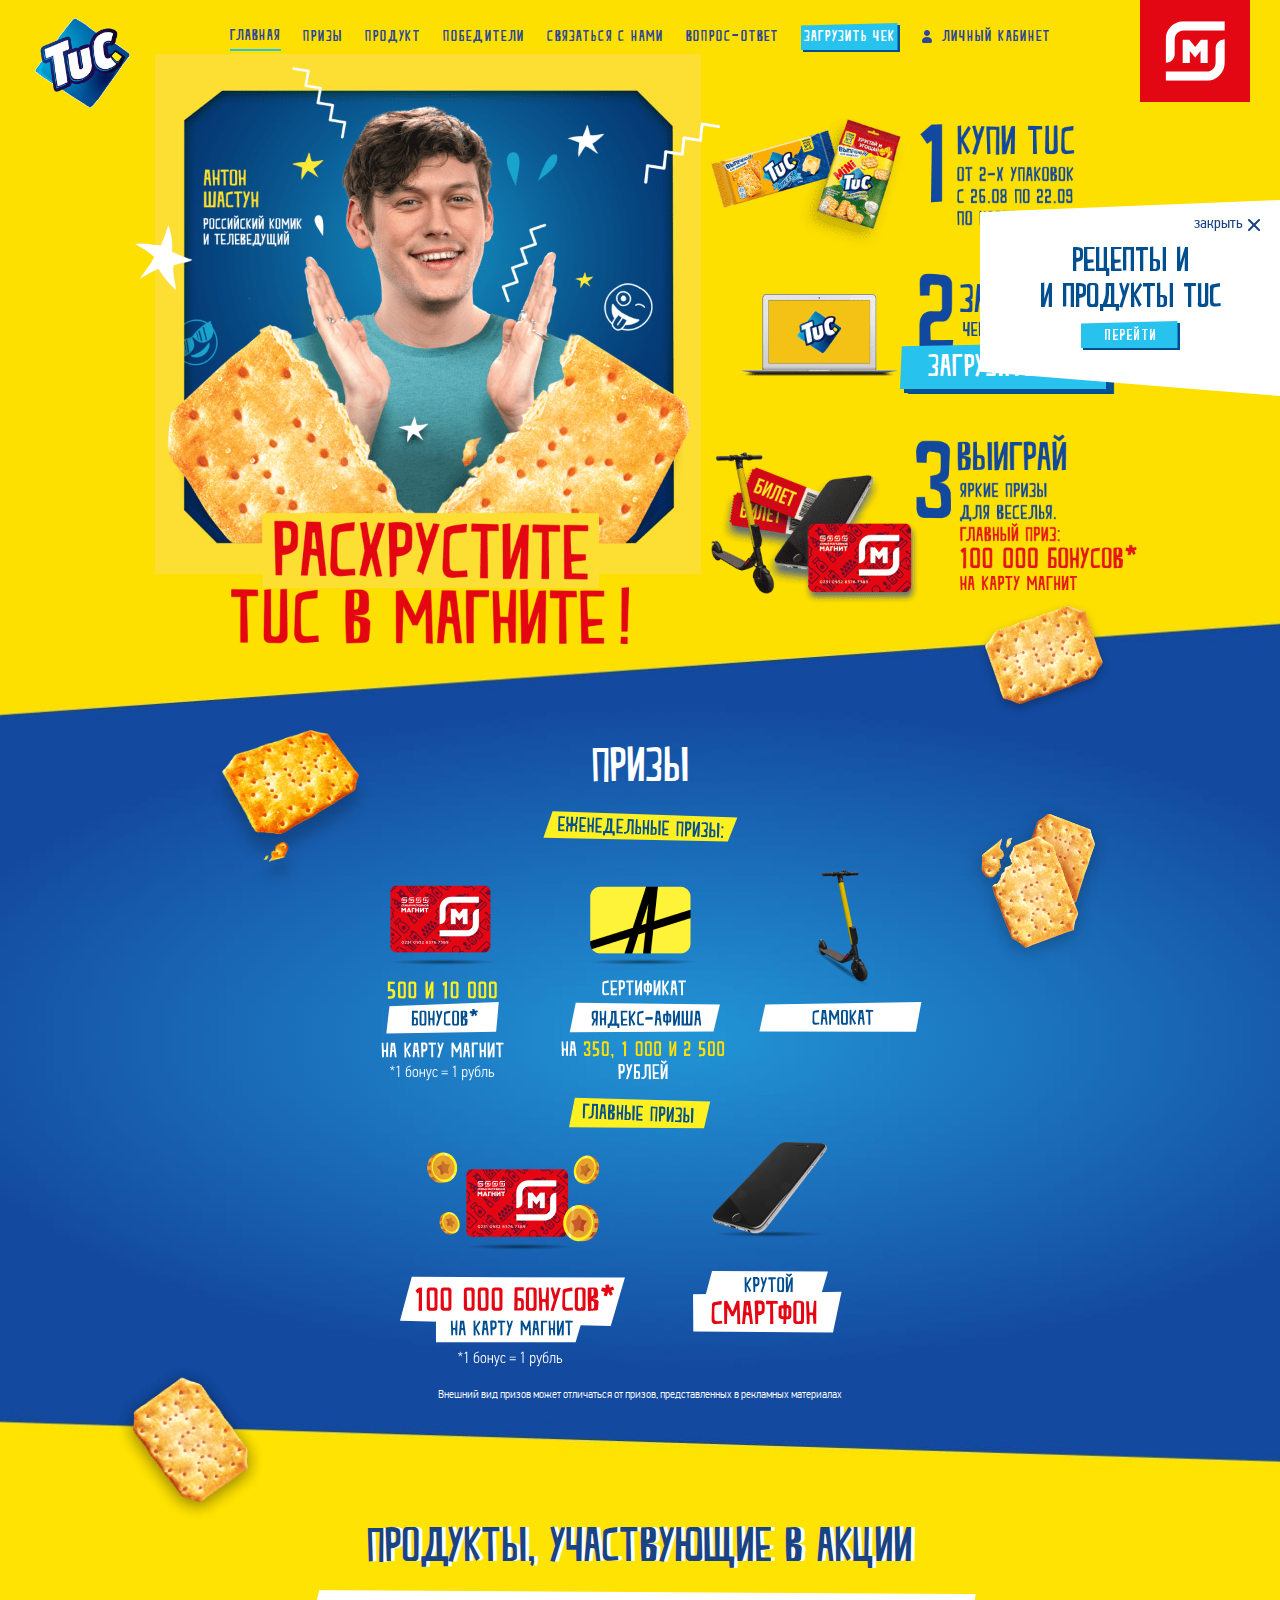
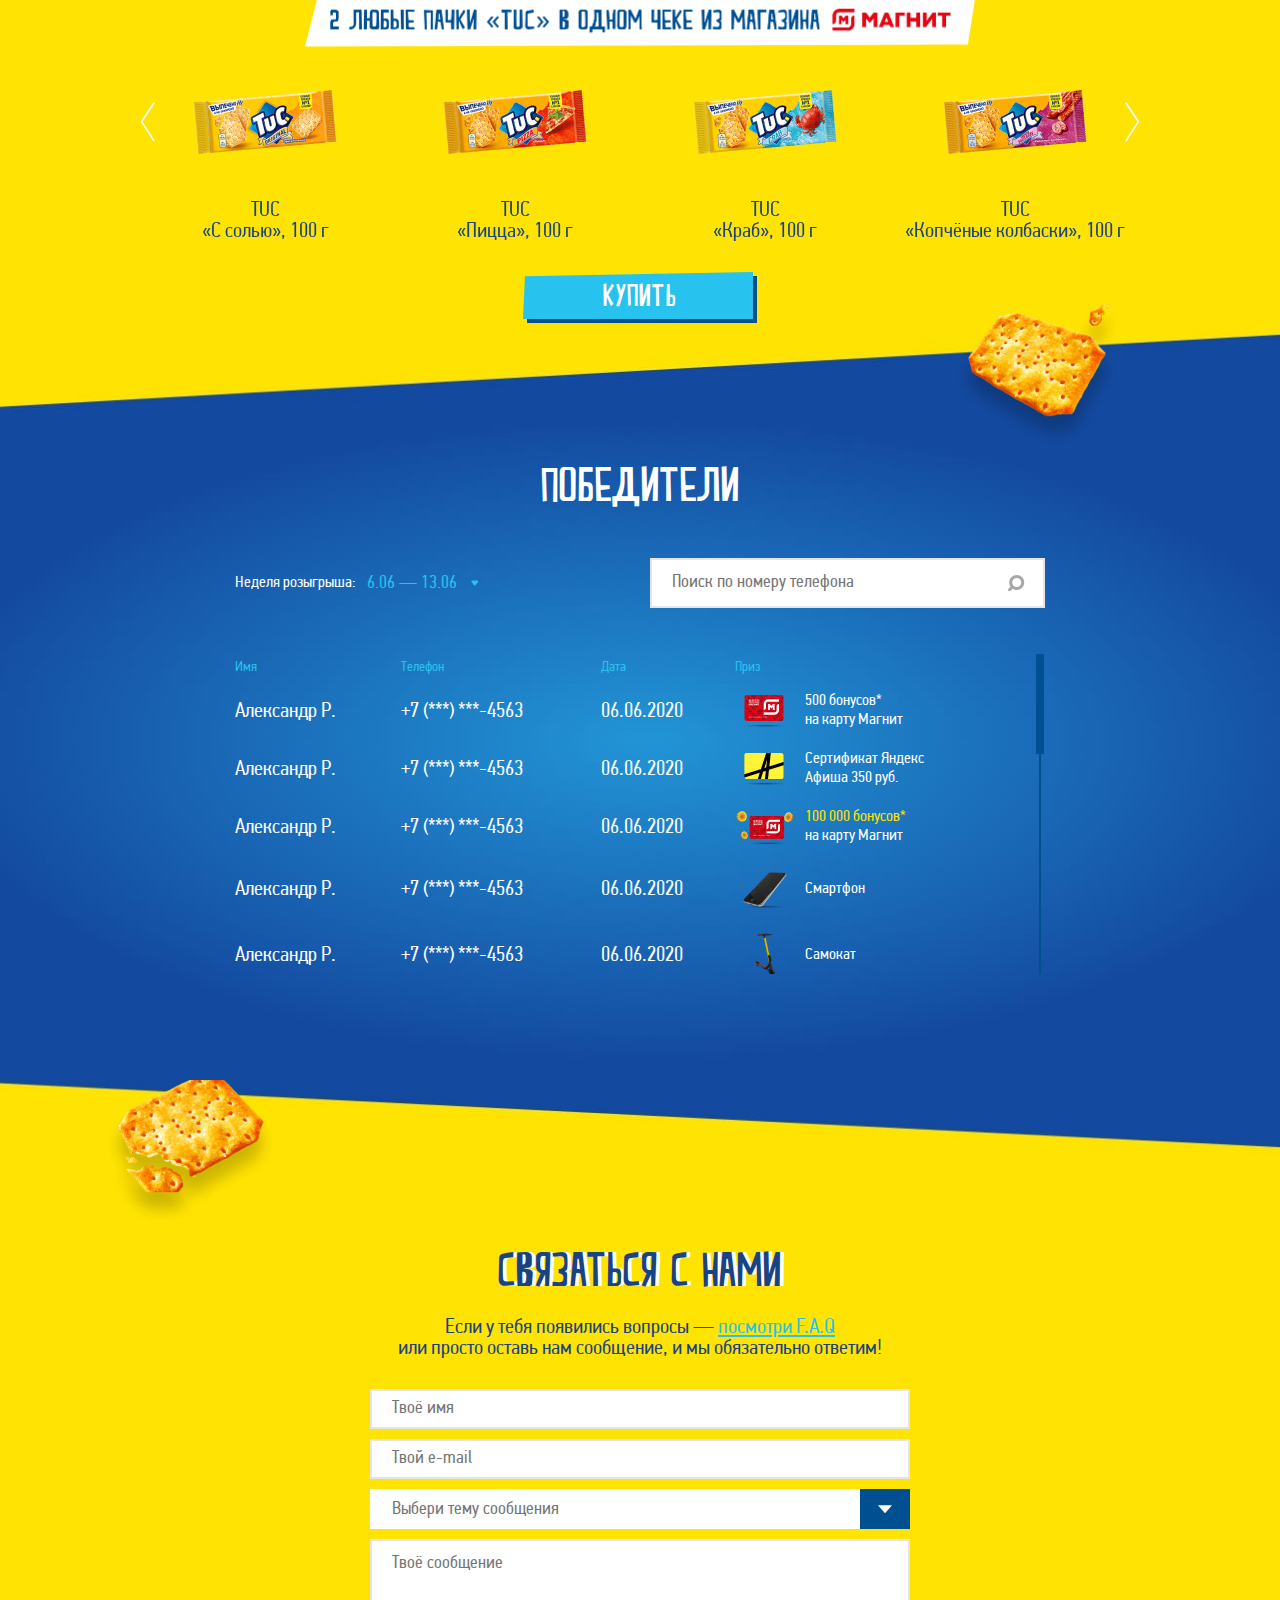
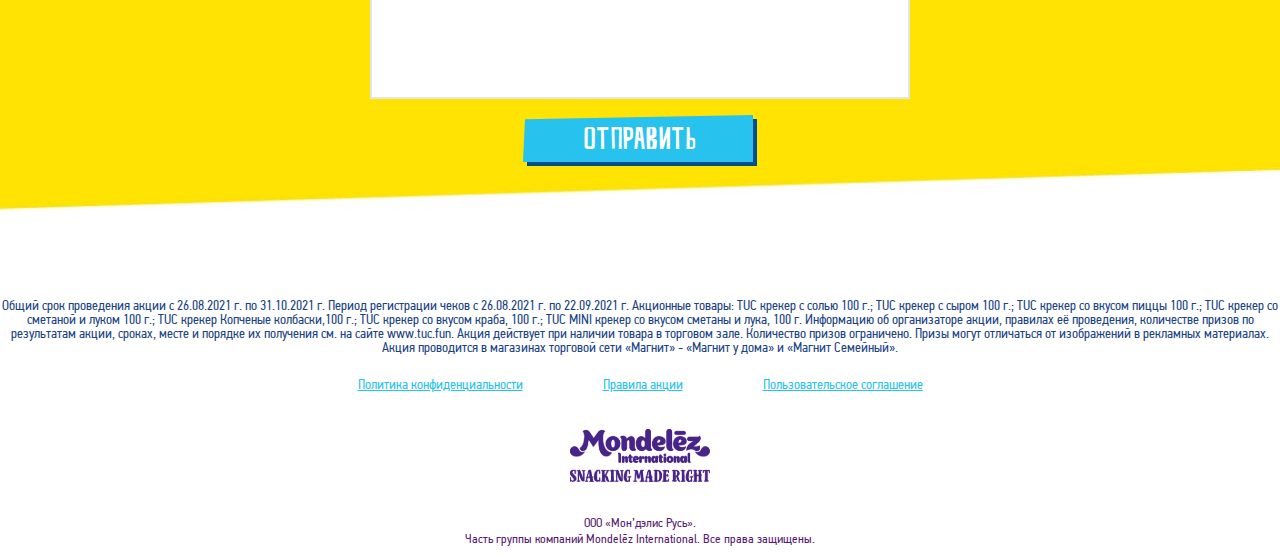
==== commit eedbe126: "init 2" ====
--- a/index.html
+++ b/index.html
@@ -44,11 +44,7 @@
 						<a href="lk.html" class="lk-link pop-op" data-popup="auth">Личный кабинет</a>
 					</nav>
 				</div>
-				<div class="magnit-action">
-					<div class="magnit-action-title">Акция</div>
-					<div class="magnit-action-text">с 01.07.2020 <br>по 31.07.2020 <br>в магазинах сети</div>
-					<img src="img/magnit-logo.svg" alt="">
-				</div>
+				<div class="magnit-action"></div>
 			</header>
 			<div class="tooltip">
 				<a href="#!" class="close-tooltip js-close-tooltip">
@@ -58,8 +54,7 @@
 						<path d="M1 1L11 11" stroke="#1A4384" stroke-width="2" stroke-linecap="round" stroke-linejoin="round"/>
 					</svg>
 				</a>
-				<img src="img/lenta-logo.png" alt="">
-				<div class="tooltip-text">Акция «Лето с «TUC» — подарки ждут!» доступна по новой ссылке</div>
+				<div class="tooltip-text">Рецепты и <br>и продукты TUC</div>
 				<a href="#!" class="menu-btn pop-op" data-popup="check-upload">
 					<svg width="99" height="29" viewBox="0 0 99 29" fill="none" xmlns="http://www.w3.org/2000/svg">
 					    <g filter="url(#filter1_d)">
@@ -71,55 +66,24 @@
 			</div>
 			<section id="main" class="main-block">
 				<div class="container">
-					<div class="cta">
-						<img src="img/cta.png" alt="">
-						<img src="img/tuc1.png" class="tuc tuc1" alt="">
-					</div>
-					<div class="steps">
-						<div class="step step1">
-							<img src="img/step1.png" class="desktop-visible" alt="">
-							<img src="img/step1-mob.png" class="mobile-visible" alt="">
-						</div>
-						<div class="step step2">
-							<img src="img/step2.png" class="desktop-visible" alt="">
-							<img src="img/step2-mob.png" class="mobile-visible" alt="">
-						</div>
-						<div class="step step3">
-							<img src="img/step3.png" class="desktop-visible" alt="">
-							<img src="img/step3-mob.png" class="mobile-visible" alt="">
-						</div>
-					</div>
-					<div class="btn-wrapper">
-						<a href="#!" class="btn pop-op" data-popup="check-upload">
-							<svg width="234" height="51" viewBox="0 0 234 51" fill="none" xmlns="http://www.w3.org/2000/svg">
-							    <g filter="url(#filter0_d)">
-							        <path d="M2 4.35185L230 0V47H0L2 4.35185Z" fill="#27C2EE" />
-							    </g>
-							</svg>
-							<span>Загрузить чек</span>
-						</a>
-					</div>
+					<div class="kv"></div>
+					<a href="#!" class="btn pop-op" data-popup="check-upload">
+						<svg width="210" height="51" viewBox="0 0 210 51" fill="none" xmlns="http://www.w3.org/2000/svg">
+						    <g filter="url(#filter2_d)">
+						        <path d="M1.7913 4.35185L206 0V47H0L1.7913 4.35185Z" fill="#27C2EE" />
+						    </g>
+						</svg>
+						<span>Загрузить чек</span>
+					</a>
 				</div>
 			</section>
 			<section id="prizes" class="prizes-block">
-				<img src="img/tuc5.png" class="tuc tuc5" alt="">
-				<img src="img/tuc6.png" class="tuc tuc6" alt="">
+				<img src="img/tuc5.png" class="tuc tuc5 desktop-visible" alt="">
+				<img src="img/tuc6.png" class="tuc tuc6 desktop-visible" alt="">
 				<div class="container">
 					<div class="title prizes-title">Призы</div>
 					<div class="prizes prizes-slider">
 						<div class="prize-line">
-							<div class="prize garant-prize">
-								<div class="prize-img">
-									<img src="img/prizes/garant-prize.png" alt="">
-								</div>
-								<div class="prize-text">
-									<img src="img/prizes/garant-text.svg" class="desktop-visible" alt="">
-									<img src="img/prizes/garant-text-mob.svg" class="mobile-visible" alt="">
-								</div>
-								<div class="prizes-text">*Срок выдачи купона: со 02.07.2020 г. по 29.07.2020. Срок использования купона в ТС «Магнит»: с 30.07.2020 по 18.08.2020. По одному купону можно приобрести не более 2 (двух) продуктов TUC 100 г. в ТС «Магнит». Скидка не суммируется с другими скидками на продукцию TUC 100 г. в торговой сети «Магнит». В акции не участвуют ГМ ОПТ, ММ СИТИ, ММ Вечерний, ММ Киоски, ММ Дискаунер.</div>
-							</div>
-						</div>
-						<div class="prize-line">
 							<div class="desktop-visible weekly-title">
 								<img src="img/prizes/weekly-text.svg" alt="">
 							</div>
@@ -128,49 +92,50 @@
 									<img src="img/prizes/weekly-text.svg" alt="">
 								</div>
 								<div class="prize-img">
-									<img src="img/prizes/prize1.png" alt="">
-								</div>
-								<div class="prize-text"><img src="img/prizes/1-text.svg" alt=""></div>
-								<div class="prize-date">с 1 по 7 июля</div>
+									<img srcset="img/prizes/bonus.png 1x, img/prizes/bonus@2x.png 2x" alt="">
+								</div>
+								<div class="prize-text"><img src="img/prizes/bonus-text.svg" alt=""></div>
 							</div>
 							<div class="prize prize2">
 								<div class="mobile-visible weekly-title">
 									<img src="img/prizes/weekly-text.svg" alt="">
 								</div>
 								<div class="prize-img">
-									<img src="img/prizes/prize2.png" alt="">
-								</div>
-								<div class="prize-text"><img src="img/prizes/2-text.svg" alt=""></div>
-								<div class="prize-date">с 8 по 14 июля</div>
+									<img srcset="img/prizes/ya.png 1x, img/prizes/ya@2x.png 2x" alt="">
+								</div>
+								<div class="prize-text"><img src="img/prizes/ya-text.svg" alt=""></div>
 							</div>
 							<div class="prize prize3">
 								<div class="mobile-visible weekly-title">
 									<img src="img/prizes/weekly-text.svg" alt="">
 								</div>
 								<div class="prize-img">
-									<img src="img/prizes/prize3.png" alt="">
-								</div>
-								<div class="prize-text"><img src="img/prizes/3-text.svg" alt=""></div>
-								<div class="prize-date">с 15 по 21 июля</div>
-							</div>
-							<div class="prize prize4">
+									<img srcset="img/prizes/scooter.png 1x, img/prizes/scooter@2x.png 2x" alt="">
+								</div>
+								<div class="prize-text"><img src="img/prizes/scooter-text.svg" alt=""></div>
+							</div>
+						</div>
+						<div class="prize-line">
+							<div class="desktop-visible weekly-title">
+								<img src="img/prizes/main-prizes-text.svg" alt="">
+							</div>
+							<div class="prize main-prize1">
 								<div class="mobile-visible weekly-title">
-									<img src="img/prizes/weekly-text.svg" alt="">
+									<img src="img/prizes/main-prizes-text.svg" alt="">
 								</div>
 								<div class="prize-img">
-									<img src="img/prizes/prize4.png" alt="">
-								</div>
-								<div class="prize-text"><img src="img/prizes/4-text.svg" alt=""></div>
-								<div class="prize-date">с 22 по 31 июля</div>
-							</div>
-						</div>
-						<div class="prize-line">
-							<div class="prize main-prize">
+									<img srcset="img/prizes/main-bonus.png 1x, img/prizes/main-bonus@2x.png 2x" alt="">
+								</div>
+								<div class="prize-text"><img src="img/prizes/main-bonus-text.svg" alt=""></div>
+							</div>
+							<div class="prize main-prize2">
+								<div class="mobile-visible weekly-title">
+									<img src="img/prizes/main-prizes-text.svg" alt="">
+								</div>
 								<div class="prize-img">
-									<img src="img/prizes/main-prize.png" alt="">
-								</div>
-								<div class="prize-text"><img src="img/prizes/main-text.svg" alt=""></div>
-								<div class="prizes-text">Участвуют все чеки, загруженные с 1 по 31 июля</div>
+									<img srcset="img/prizes/phone.png 1x, img/prizes/phone@2x.png 2x" alt="">
+								</div>
+								<div class="prize-text"><img src="img/prizes/phone-text.svg" alt=""></div>
 							</div>
 						</div>
 					</div>
@@ -187,39 +152,51 @@
 					<div class="products products-slider">
 						<div class="product">
 							<div class="product-img">
-								<img src="img/products/1.png" alt="">
+								<img srcset="img/products/100g_TuC_ORIGINAL.png 1x, img/products/100g_TuC_ORIGINAL@2x.png 2x" alt="">
+							</div>
+							<div class="product-text">TUC <br>«С солью», 100 г</div>
+						</div>
+						<div class="product">
+							<div class="product-img">
+								<img srcset="img/products/100g_TuC_PIZZA.png 1x, img/products/100g_TuC_PIZZA@2x.png 2x" alt="">
+							</div>
+							<div class="product-text">TUC <br>«Пицца», 100 г</div>
+						</div>
+						<div class="product">
+							<div class="product-img">
+								<img srcset="img/products/100g_TuC_CRAB.png 1x, img/products/100g_TuC_CRAB@2x.png 2x" alt="">
+							</div>
+							<div class="product-text">TUC <br>«Краб», 100 г</div>
+						</div>
+						<div class="product">
+							<div class="product-img">
+								<img srcset="img/products/100g_TuC_SAUSAGES.png 1x, img/products/100g_TuC_SAUSAGES@2x.png 2x" alt="">
+							</div>
+							<div class="product-text">TUC <br>«Копчёные колбаски», 100 г</div>
+						</div>
+						<div class="product">
+							<div class="product-img">
+								<img srcset="img/products/100g_TuC_CHEESE.png 1x, img/products/100g_TuC_CHEESE@2x.png 2x" alt="">
 							</div>
 							<div class="product-text">TUC <br>«Сыр», 100 г</div>
 						</div>
 						<div class="product">
 							<div class="product-img">
-								<img src="img/products/2.png" alt="">
+								<img srcset="img/products/100g_TuC_ONION.png 1x, img/products/100g_TuC_ONION@2x.png 2x" alt="">
 							</div>
 							<div class="product-text">TUC <br>«Сметана и лук», 100 г</div>
 						</div>
 						<div class="product">
 							<div class="product-img">
-								<img src="img/products/3.png" alt="">
-							</div>
-							<div class="product-text">TUC <br>«С солью», 100 г</div>
-						</div>
-						<div class="product">
-							<div class="product-img">
-								<img src="img/products/4.png" alt="">
-							</div>
-							<div class="product-text">TUC <br>«Пицца», 100 г</div>
-						</div>
-						<div class="product">
-							<div class="product-img">
-								<img src="img/products/5.png" alt="">
-							</div>
-							<div class="product-text">TUC <br>«Краб», 100 г</div>
-						</div>
-						<div class="product">
-							<div class="product-img">
-								<img src="img/products/6.png" alt="">
-							</div>
-							<div class="product-text">TUC <br>«Копчёные колбаски», 100 г</div>
+								<img srcset="img/products/TuC_Mini_CHEESE.png 1x, img/products/TuC_Mini_CHEESE@2x.png 2x" alt="">
+							</div>
+							<div class="product-text">TUC Mini<br>«Сыр», 100 г</div>
+						</div>
+						<div class="product">
+							<div class="product-img">
+								<img srcset="img/products/TuC_Mini_ONION.png 1x, img/products/TuC_Mini_ONION@2x.png 2x" alt="">
+							</div>
+							<div class="product-text">TUC Mini<br>«Сметана и лук», 100 г</div>
 						</div>
 					</div>
 					<div class="btn-wrapper">
@@ -236,7 +213,7 @@
 			</section>
 			<section id="winners" class="winners-block">
 				<div class="container">
-					<div class="title">Победители</div>
+					<div class="title prizes-title">Победители</div>
 					<div class="week-phone-winners">
 						<div class="week-winners">
 							<span>Неделя розыгрыша:</span>
@@ -277,63 +254,140 @@
 										+7 (***) ***-4563 <br>
 										06.06.2020
 									</td>
-									<td class="prize-column"><img src="img/prizes/garant-icon.svg" alt="Купон  -на скидку 30%"><span>Купон <br>на скидку 30%</span></td>
-								</tr>
-								<tr>
-									<td class="desktop-visible">Александр Р.</td>
-									<td class="desktop-visible">+7 (***) ***-4563</td>
-									<td class="desktop-visible">06.06.2020</td>
-									<td class="mobile-visible">
-										Александр Р. <br>
-										+7 (***) ***-4563 <br>
-										06.06.2020
-									</td>
-									<td class="prize-column"><img src="img/prizes/prize1-icon.svg" alt="Смартфон"><span>Смартфон</span></td>
-								</tr>
-								<tr>
-									<td class="desktop-visible">Александр Р.</td>
-									<td class="desktop-visible">+7 (***) ***-4563</td>
-									<td class="desktop-visible">06.06.2020</td>
-									<td class="mobile-visible">
-										Александр Р. <br>
-										+7 (***) ***-4563 <br>
-										06.06.2020
-									</td>
-									<td class="prize-column"><img src="img/prizes/prize2-icon.svg" alt="Игровая приставка"><span>Игровая <br>приставка</span></td>
-								</tr>
-								<tr>
-									<td class="desktop-visible">Александр Р.</td>
-									<td class="desktop-visible">+7 (***) ***-4563</td>
-									<td class="desktop-visible">06.06.2020</td>
-									<td class="mobile-visible">
-										Александр Р. <br>
-										+7 (***) ***-4563 <br>
-										06.06.2020
-									</td>
-									<td class="prize-column"><img src="img/prizes/prize3-icon.svg" alt="Смарт-часы"><span>Смарт-часы</span></td>
-								</tr>
-								<tr>
-									<td class="desktop-visible">Александр Р.</td>
-									<td class="desktop-visible">+7 (***) ***-4563</td>
-									<td class="desktop-visible">06.06.2020</td>
-									<td class="mobile-visible">
-										Александр Р. <br>
-										+7 (***) ***-4563 <br>
-										06.06.2020
-									</td>
-									<td class="prize-column"><img src="img/prizes/prize4-icon.svg" alt="Планшет"><span>Планшет</span></td>
-								</tr>
-								<tr>
-									<td class="desktop-visible">Александр Р.</td>
-									<td class="desktop-visible">+7 (***) ***-4563</td>
-									<td class="desktop-visible">06.06.2020</td>
-									<td class="mobile-visible">
-										Александр Р. <br>
-										+7 (***) ***-4563 <br>
-										06.06.2020
-									</td>
-									<td class="prize-column"><img src="img/prizes/main-icon.svg" alt="Ноутбук"><span>Ноутбук</span></td>
+									<td class="prize-column">
+										<div class="prize-column-wrapper">
+											<div class="prize-icon">
+												<img src="img/prizes/bonus-icon.png" alt="500 бонусов* на карту Магнит">
+											</div>
+											<p>500 бонусов* <br>на карту Магнит</p>
+										</div>
+									</td>
+								</tr>
+								<tr>
+									<td class="desktop-visible">Александр Р.</td>
+									<td class="desktop-visible">+7 (***) ***-4563</td>
+									<td class="desktop-visible">06.06.2020</td>
+									<td class="mobile-visible">
+										Александр Р. <br>
+										+7 (***) ***-4563 <br>
+										06.06.2020
+									</td>
+									<td class="prize-column">
+										<div class="prize-column-wrapper">
+											<div class="prize-icon">
+												<img src="img/prizes/ya-icon.png" alt="Сертификат Яндекс Афиша 350 руб.">
+											</div>
+											<p>Сертификат Яндекс <br>Афиша 350 руб.</p>
+										</div>
+									</td>
+								</tr>
+								<tr>
+									<td class="desktop-visible">Александр Р.</td>
+									<td class="desktop-visible">+7 (***) ***-4563</td>
+									<td class="desktop-visible">06.06.2020</td>
+									<td class="mobile-visible">
+										Александр Р. <br>
+										+7 (***) ***-4563 <br>
+										06.06.2020
+									</td>
+									<td class="prize-column">
+										<div class="prize-column-wrapper">
+											<div class="prize-icon">
+												<img src="img/prizes/main-bonus-icon.png" alt="100 000 бонусов* на карту Магнит">
+											</div>
+											<p><span>100 000 бонусов*</span> <br>на карту Магнит</p>
+										</div>
+									</td>
+								</tr>
+								<tr>
+									<td class="desktop-visible">Александр Р.</td>
+									<td class="desktop-visible">+7 (***) ***-4563</td>
+									<td class="desktop-visible">06.06.2020</td>
+									<td class="mobile-visible">
+										Александр Р. <br>
+										+7 (***) ***-4563 <br>
+										06.06.2020
+									</td>
+									<td class="prize-column">
+										<div class="prize-column-wrapper">
+											<div class="prize-icon">
+												<img src="img/prizes/phone-icon.png" alt="Смартфон">
+											</div>
+											<p>Смартфон</p>
+										</div>
+									</td>
+								</tr>
+								<tr>
+									<td class="desktop-visible">Александр Р.</td>
+									<td class="desktop-visible">+7 (***) ***-4563</td>
+									<td class="desktop-visible">06.06.2020</td>
+									<td class="mobile-visible">
+										Александр Р. <br>
+										+7 (***) ***-4563 <br>
+										06.06.2020
+									</td>
+									<td class="prize-column">
+										<div class="prize-column-wrapper">
+											<div class="prize-icon">
+												<img src="img/prizes/scooter-icon.png" alt="Самокат">
+											</div>
+											<p>Самокат</p>
+										</div>
+									</td>
+								</tr>
+								<tr>
+									<td class="desktop-visible">Александр Р.</td>
+									<td class="desktop-visible">+7 (***) ***-4563</td>
+									<td class="desktop-visible">06.06.2020</td>
+									<td class="mobile-visible">
+										Александр Р. <br>
+										+7 (***) ***-4563 <br>
+										06.06.2020
+									</td>
+									<td class="prize-column">
+										<div class="prize-column-wrapper">
+											<div class="prize-icon">
+												<img src="img/prizes/scooter-icon.png" alt="Самокат">
+											</div>
+											<p>Самокат</p>
+										</div>
+									</td>
+								</tr>
+								<tr>
+									<td class="desktop-visible">Александр Р.</td>
+									<td class="desktop-visible">+7 (***) ***-4563</td>
+									<td class="desktop-visible">06.06.2020</td>
+									<td class="mobile-visible">
+										Александр Р. <br>
+										+7 (***) ***-4563 <br>
+										06.06.2020
+									</td>
+									<td class="prize-column">
+										<div class="prize-column-wrapper">
+											<div class="prize-icon">
+												<img src="img/prizes/scooter-icon.png" alt="Самокат">
+											</div>
+											<p>Самокат</p>
+										</div>
+									</td>
+								</tr>
+								<tr>
+									<td class="desktop-visible">Александр Р.</td>
+									<td class="desktop-visible">+7 (***) ***-4563</td>
+									<td class="desktop-visible">06.06.2020</td>
+									<td class="mobile-visible">
+										Александр Р. <br>
+										+7 (***) ***-4563 <br>
+										06.06.2020
+									</td>
+									<td class="prize-column">
+										<div class="prize-column-wrapper">
+											<div class="prize-icon">
+												<img src="img/prizes/scooter-icon.png" alt="Самокат">
+											</div>
+											<p>Самокат</p>
+										</div>
+									</td>
 								</tr>
 							</tbody>
 						</table>
@@ -377,11 +431,16 @@
 					</form>
 				</div>
 			</section>
-			<img src="img/tuc2.png" class="tuc tuc2" alt="">
+			<img src="img/tuc1.png" class="tuc tuc1 desktop-visible" alt="">
+			<img src="img/tuc2.png" class="tuc tuc2 desktop-visible" alt="">
 			<img src="img/tuc3.png" class="tuc tuc3" alt="">
-			<img src="img/tuc4.png" class="tuc tuc4" alt="">
+			<img src="img/tuc4.png" class="tuc tuc4 desktop-visible" alt="">
+			<img src="img/tuc6.png" class="tuc tuc6 desktop-visible" alt="">
 		</div>
 		<footer>
+			<div class="footer-text">
+				Общий срок проведения акции с 26.08.2021 г. по 31.10.2021 г. Период регистрации чеков с 26.08.2021 г. по 22.09.2021 г. Акционные товары: TUC крекер с солью 100 г.; TUC крекер с сыром 100 г.; TUC крекер со вкусом пиццы 100 г.; TUC крекер со сметаной и луком 100 г.; TUC крекер Копченые колбаски,100 г.; TUC крекер со вкусом краба, 100 г.; TUC MINI крекер со вкусом сметаны и лука, 100 г. Информацию об организаторе акции, правилах её проведения, количестве призов по результатам акции, сроках, месте и порядке их получения см. на сайте www.tuc.fun. Акция действует при наличии товара в торговом зале. Количество призов ограничено. Призы могут отличаться от изображений в рекламных материалах. Акция проводится в магазинах торговой сети «Магнит» - «Магнит у дома» и «Магнит Семейный».
+			</div>
 			<div class="footer-links">
 				<a href="#!" class="link" target="_blank">Политика конфиденциальности</a>
 				<a href="#!" class="link" target="_blank">Правила акции</a>
@@ -579,6 +638,14 @@
 
 	<svg class="svg-filters">
 	    <defs>
+	    	<filter id="filter2_d" x="0" y="0" width="210" height="51" filterUnits="userSpaceOnUse" color-interpolation-filters="sRGB">
+	            <feFlood flood-opacity="0" result="BackgroundImageFix" />
+	            <feColorMatrix in="SourceAlpha" type="matrix" values="0 0 0 0 0 0 0 0 0 0 0 0 0 0 0 0 0 0 127 0" result="hardAlpha" />
+	            <feOffset dx="4" dy="4" />
+	            <feColorMatrix type="matrix" values="0 0 0 0 0 0 0 0 0 0.309804 0 0 0 0 0.568627 0 0 0 1 0" />
+	            <feBlend mode="normal" in2="BackgroundImageFix" result="effect1_dropShadow" />
+	            <feBlend mode="normal" in="SourceGraphic" in2="effect1_dropShadow" result="shape" />
+	        </filter>
 		    <filter id="filter1_d" x="0" y="0" width="98.5" height="29" filterUnits="userSpaceOnUse" color-interpolation-filters="sRGB">
 		        <feFlood flood-opacity="0" result="BackgroundImageFix" />
 		        <feColorMatrix in="SourceAlpha" type="matrix" values="0 0 0 0 0 0 0 0 0 0 0 0 0 0 0 0 0 0 127 0" />
--- a/css/styles.css
+++ b/css/styles.css
@@ -467,26 +467,26 @@
     display: flex;
     flex-direction: column;
     min-height: 991px;
-    background: url(../img/inner-bg.png) center no-repeat;
-    background-size: cover;
+    background: url(../img/inner-bg.jpg) center 0 no-repeat;
+    background-size: 100% 100%;
 }
 
 .main-page {
     min-height: 3524px;
-    background: url(../img/bg.png) center no-repeat;
+    background: url(../img/bg.jpg) center 0 no-repeat;
     background-size: cover;
 }
 
 .main-page.full {
-    min-height: 3656px;
-    background: url(../img/bg1.png) center no-repeat;
+    min-height: 3760px;
+    background: url(../img/bg1.jpg) center 0 no-repeat;
     background-size: cover;
 }
 
 .cookies-page {
 	min-height: 2643px;
-    background: url(../img/cookies-bg.png) center no-repeat;
-    background-size: cover;
+    background: url(../img/cookies-bg.png) center 0 no-repeat;
+    background-size: 100% 97%;
 }
 
 .content {
@@ -520,32 +520,9 @@
     top: 0;
     right: 0;
     width: 150px;
-    height: 208px;
-    background: url(../img/magnit-bg.svg) center no-repeat;
+    height: 139px;
+    background: url(../img/action.svg) center no-repeat;
     background-size: contain;
-    text-align: center;
-    color: #fff;
-}
-
-.magnit-action-title {
-    font-family: 'Peach Milk 2.0';
-    font-size: 52px;
-    line-height: 48px;
-    letter-spacing: 0.01em;
-    text-transform: uppercase;
-    margin: 26px auto 8px;
-}
-
-.magnit-action-text {
-    font-family: 'Gotham Pro';
-    font-size: 11px;
-    line-height: 12px;
-    text-transform: uppercase;
-}
-
-.magnit-action img {
-    width: 150px;
-    margin: 17px 0;
 }
 
 .menu-links {
@@ -636,7 +613,7 @@
     right: 0;
     width: 300px;
     height: 196px;
-    padding: 26px;
+    padding: 44px 26px;
     text-align: center;
     background: url(../img/tooltip-bg.svg) center no-repeat;
     background-size: contain;
@@ -649,52 +626,30 @@
 }
 
 .tooltip-text {
-    font-size: 19px;
-    line-height: 111%;
+    font-family: 'Peach Milk 2.0';
+    font-size: 34px;
+    line-height: 36px;
     text-align: center;
     color: #004F91;
-    text-shadow: 4px 0px 0px #fff;
+    text-shadow: 4px 0px 0px #FFFFFF;
     margin-bottom: 5px;
 }
 
 .main-block {
-    min-height: 550px;
+    min-height: 590px;
 }
 
 .main-block .container {
-    max-width: 1200px;
-}
-
-.cta {
-    position: relative;
-    max-width: 624px;
+    max-width: 1040px;
+}
+
+.kv {
+    max-width: 1010px;
     width: 100%;
-    margin: 74px auto 0;
-}
-
-.steps {
-    display: flex;
-    justify-content: space-between;
-    width: 100%;
-    margin: auto;
-}
-
-.step {
-    width: 100%;
-}
-
-.step1 {
-    margin-top: 10px;
-    max-width: 420px;
-}
-
-.step2 {
-    margin-top: 5px;
-    max-width: 372px;
-}
-
-.step3 {
-    max-width: 450px;
+    height: 590px;
+    margin: 54px auto 0;
+    background: url(../img/kv.png) center no-repeat;
+    background-size: contain;
 }
 
 .main-block .btn-wrapper {
@@ -703,9 +658,9 @@
 
 .main-block .btn {
 	position: absolute;
-    top: -30px;
+    top: 342px;
     left: 0;
-    right: 0;
+    right: -730px;
 }
 
 .btn {
@@ -787,7 +742,7 @@
 }
 
 .prizes-block {
-    min-height: 865px;
+    min-height: 740px;
     margin-top: 100px;
 }
 
@@ -818,29 +773,20 @@
     position: relative;
     display: flex;
     justify-content: space-between;
-}
-
-.prize-line:nth-child(1) {
-    margin-bottom: 20px;
-    justify-content: center;
+    max-width: 600px;
+    width: 100%;
+    margin: 0 auto;
 }
 
 .prize-line:nth-child(2) {
-    max-width: 756px;
+    max-width: 500px;
     width: 100%;
     margin: auto;
 }
-
-.prize-line:nth-child(3) {
-    justify-content: center;
-}
-
-/*.prize-line:nth-child(1) .prize {
-    margin: 0 10px;
-}*/
 
 .prize {
     position: relative;
+    margin: 0 auto;
 }
 
 .prize-img {
@@ -850,10 +796,12 @@
     align-items: center;
     justify-content: flex-end;
     height: 165px;
-}
-
-.prize-img img {
-    height: 100%;
+    margin-bottom: 15px;
+}
+
+.prize3 .prize-img {
+    height: 190px;
+    margin-bottom: 0;
 }
 
 .prize-date {
@@ -865,32 +813,6 @@
     color: #fff;
 }
 
-.garant-prize .prize-img img {
-    position: absolute;
-    top: 0;
-    max-height: 200px;
-}
-
-.prize1 .prize-img img {
-    max-height: 147px;
-}
-
-.prize2 .prize-img img {
-    max-height: 160px;
-}
-
-.prize3 .prize-img img {
-    max-height: 165px;
-}
-
-.prize4 .prize-img img {
-    max-height: 145px;
-}
-
-.main-prize .prize-img img {
-    max-height: 169px;
-}
-
 .prize-text {
     display: flex;
     -ms-align-items: center;
@@ -902,11 +824,12 @@
 
 .weekly-title {
     position: absolute;
-    top: -20px;
+    top: 0;
     left: 0;
     right: 0;
     width: 199px;
     margin: auto;
+    text-align: center;
 }
 
 .prizes-text {
@@ -918,24 +841,22 @@
 }
 
 .product-block {
-    min-height: 420px;
-    margin-top: 60px;
+    min-height: 520px;
+    margin-top: 40px;
 }
 
 .products-text {
     position: relative;
-    max-width: 641px;
-    width: 100%;
     text-align: center;
     margin: 18px auto 30px;
 }
 
 .products-text img {
-    width: 100%;
     position: absolute;
     left: 0;
     right: 0;
     margin: auto;
+    width: 671px;
 }
 
 .products {
@@ -943,7 +864,7 @@
     justify-content: space-between;*/
     max-width: 1000px;
     width: 100%;
-    margin: 0 auto 50px;
+    margin: 0 auto 30px;
 }
 
 .product {
@@ -952,6 +873,9 @@
 }
 
 .product-img {
+    display: flex;
+    align-items: center;
+    justify-content: center;
     max-width: 250px;
     width: 100%;
     height: 240px;
@@ -999,12 +923,13 @@
 
 .winners-block {
     min-height: 265px;
-    margin-top: 124px;
+    margin-top: 45px;
+    color: #fff;
 }
 
 .full .winners-block {
-    margin-top: 80px;
-    min-height: 500px;
+    margin-top: 20px;
+    min-height: 740px;
 }
 
 .winners-announce {
@@ -1013,8 +938,7 @@
     line-height: 44px;
     text-align: center;
     letter-spacing: 1px;
-    color: #DD181F;
-    text-shadow: 4px 0px 0px #fff;
+    color: #FEE000;
     margin-top: 48px;
 }
 
@@ -1030,7 +954,7 @@
 }
 
 .full .feedback-block {
-    margin-top: 140px;
+    margin-top: 45px;
 }
 
 .feedback-text {
@@ -1169,8 +1093,16 @@
     display: flex;
     flex-direction: column;
     flex: 0 0 auto;
-    min-height: 200px;
+    min-height: 260px;
     text-align: center;
+}
+
+.footer-text {
+    max-width: 1310px;
+    width: 100%;
+    margin: 0 auto 20px;
+    font-size: 14px;
+    line-height: 1;
 }
 
 .footer-links {
@@ -1485,32 +1417,34 @@
 }
 
 .tuc1 {
-    width: 172px;
-    top: 100px;
-    left: -250px;
+    width: 177px;
+    top: 574px;
+    left: 0;
+    right: -1100px;
+    margin: auto;
 }
 
 .tuc2 {
     width: 169px;
-    top: 628px;
-    left: 0;
-    right: 900px;
+    top: 730px;
+    left: -700px;
+    right: 0;
     margin: auto;
 }
 
 .tuc3 {
     width: 176px;
-    top: 2064px;
-    left: 900px;
-    right: 0;
+    top: 1900px;
+    left: 0;
+    right: -900px;
     margin: auto;
 }
 
 .tuc4 {
     width: 179px;
     top: 2363px;
-    left: 0;
-    right: 990px;
+    left: -900px;
+    right: 0;
     margin: auto;
 }
 
@@ -1521,16 +1455,16 @@
 .tuc5 {
     width: 174px;
     top: 790px;
-    left: 700px;
-    right: 0;
+    left: 0;
+    right: -1100px;
     margin: auto;
 }
 
 .tuc6 {
     width: 203px;
-    top: 1260px;
-    left: 0;
-    right: 1000px;
+    top: 1340px;
+    left: -900px;
+    right: 0;
     margin: auto;
 }
 
@@ -1673,8 +1607,12 @@
 	position: relative;
 }
 
+.winners table td {
+    color: #fff;
+}
+
 .winners {
-	height: 300px;
+	height: 320px;
 	max-width: 810px;
 	margin: auto;
 }
@@ -1683,15 +1621,29 @@
 	font-size: 16px;
 }
 
+.prize-column-wrapper {
+    display: flex;
+    align-items: center;
+}
+
+.prize-icon {
+    display: flex;
+    align-items: center;
+    justify-content: center;
+    width: 60px;
+}
+
 .prize-column img {
-	vertical-align: middle;
-}
-
-.prize-column span {
-	display: inline-block;
+	
+}
+
+.prize-column p {
 	max-width: 120px;
-	vertical-align: middle;
 	margin-left: 10px;
+}
+
+.prize-column p span {
+    color: #FFE303;
 }
 
 .check-upload .popup__wrap {
@@ -1717,6 +1669,7 @@
 
 .lk-block {
 	margin-top: 88px;
+    margin-bottom: 100px;
 }
 
 .profile-wrapper {
@@ -1766,7 +1719,7 @@
 
 .lk-table {
 	height: 230px;
-    max-width: 770px;
+    max-width: 610px;
     margin: 36px auto 58px;
 }
 
@@ -1774,9 +1727,12 @@
     padding-right: 20px;
 }
 
-.lk-table table td:nth-child(1),
+.lk-table table td:nth-child(1) {
+	width: 130px;
+}
+
 .lk-table table td:nth-child(2) {
-	width: 130px;
+    width: 80px;
 }
 
 .check-preview {
@@ -1788,22 +1744,60 @@
 }
 
 .check-status {
-	width: 150px;
+	width: 100px;
 }
 
 .win-prize-column {
-	width: 135px;
+	width: 160px;
 }
 
 .get-prize {
     display: flex;
-    -ms-align-items: center;
-    align-items: center;
-}
-
-.win-prize-column img {
-	max-width: 30px;
-	vertical-align: middle;
+    -ms-align-items: flex-start;
+    align-items: flex-start;
+}
+
+.get-prize-icon {
+    position: relative;
+    width: 60px;
+    height: 50px;
+}
+
+.get-prize-icon::before {
+    content: '';
+    position: absolute;
+    top: 0;
+    left: 0;
+    right: 0;
+    bottom: 0;
+    margin: auto;
+    width: 50px;
+    height: 50px;
+    border-radius: 50px;
+    background: #fff;
+    z-index: 0;
+}
+
+.get-prize-icon img {
+    position: absolute;
+    top: 0;
+    left: 0;
+    right: 0;
+    bottom: 0;
+    margin: auto;
+    transform: scale(.9);
+    image-rendering: optimizequality;
+    image-rendering: -webkit-optimize-contrast;
+}
+
+.get-prize-info {
+    margin-left: 8px;
+}
+
+.get-prize-text {
+    font-size: 16px;
+    line-height: 18px;
+    color: #004F91;
 }
 
 .win-prize-column a {
@@ -1811,7 +1805,6 @@
 	display: inline-block;
 	max-width: 100px;
 	vertical-align: middle;
-	margin-left: 10px;
 	color: #27C2EE;
 }
 
@@ -1825,6 +1818,7 @@
 
 .faq-block {
 	margin-top: 112px;
+    margin-bottom: 100px;
 }
 
 .faq-bg {
@@ -1962,7 +1956,7 @@
 }
 
 .cookies-block p {
-    font-size: 21px;
+    font-size: 19px;
     line-height: 152%;
     margin: 20px 0;
 }
@@ -1975,7 +1969,7 @@
 }
 
 .cookie-text-ul {
-    font-size: 21px;
+    font-size: 19px;
     line-height: 152%;
     padding-left: 50px;
     list-style: square;
@@ -2037,9 +2031,9 @@
     }
 
     .magnit-action {
-        right: 15px;
+        right: 10px;
         width: 110px;
-        height: 152px;
+        height: 102px;
     }
 
     .magnit-action-title {
@@ -2062,52 +2056,44 @@
         margin: 0 11px;
     }
 
-    .cta {
-        max-width: 600px;
-    }
-
-    .tuc2 {
-        right: 800px;
+    .tuc1 {
+        right: -800px;
     }
 
     .tuc3 {
-        left: 800px;
-    }
-
-    .tuc4 {
-        right: 850px;
-    }
-
-    .full .tuc4 {
-	    top: 2700px;
+        right: -800px;
+    }
+
+    .tuc5 {
+        right: -800px;
     }
 }
 
 @media (max-width: 1000px) {
     .wrapper {
     	min-height: 812px;
-        background: url(../img/inner-bg-mob.png) center no-repeat;
+        background: url(../img/inner-bg-mob.png) center 0 no-repeat;
         background-size: cover;
     }
 
     .main-page {
-        min-height: 3508px;
-        background: url(../img/bg-mob.png) center no-repeat;
+        min-height: 3828px;
+        background: url(../img/bg-mob.jpg) center 0 no-repeat;
         /*background-size: cover;*/
-        background-size: 100% 3508px;
+        background-size: 100% 3828px;
     }
 
     .main-page.full {
-        min-height: 3970px;
-        background: url(../img/bg1-mob.png) center no-repeat;
+        min-height: 4463px;
+        background: url(../img/bg1-mob.jpg) center 0 no-repeat;
         /*background-size: cover;*/
-        background-size: 100% 3970px;
+        background-size: 100% 4463px;
     }
 
     .lk-page {
     	min-height: 1153px;
-    	background: url(../img/lk-bg-mob.png) center no-repeat;
-        background-size: cover;
+    	background: url(../img/lk-bg-mob.jpg) center 0 no-repeat;
+        background-size: 100% 100%;
     }
 
     .faq-page {
@@ -2117,8 +2103,8 @@
     }
 
     .cookies-page {
-		min-height: 3542px;
-	    background: url(../img/cookies-bg-mob.png) center no-repeat;
+		min-height: 4000px;
+	    background: url(../img/cookies-bg-mob.png) center -200px no-repeat;
 	    background-size: cover;
 	}
 
@@ -2132,8 +2118,8 @@
 
     .main-page .logo {
     	display: block;
-        top: 60px;
-        left: 0;
+        top: 20px;
+        left: -60px;
         right: 0;
         margin: auto;
     }
@@ -2262,6 +2248,11 @@
 	    background-size: contain;
     }
 
+    .magnit-action {
+        width: 90px;
+        height: 83px;
+    }
+
     .tooltip {
         top: 240px;
         height: 226px;
@@ -2270,45 +2261,26 @@
     }
 
     .main-block {
-        min-height: 840px;
-    }
-
-    .cta {
-        max-width: 325px;
-        margin: 160px auto 8px;
-    }
-
-    .main-block .btn-wrapper {
-        position: absolute;
-        top: 310px;
+        min-height: 940px;
+    }
+
+    .main-block .container {
+        max-width: 100%;
+        padding: 0;
+    }
+
+    .kv {
+        max-width: 100%;
+        height: 940px;
+        margin: 130px auto 0;
+        background: url(../img/kv-mob.png) center 0 no-repeat;
+        background-size: 364px;
+    }
+
+    .main-block .btn {
+    	top: 534px;
         left: 0;
         right: 0;
-        margin: auto;
-    }
-
-    .main-block .btn {
-    	position: relative;
-    	top: auto;
-    }
-
-    .steps {
-        max-width: 345px;
-        flex-direction: column;
-        margin-top: 100px;
-    }
-
-    .step {
-        margin: 0;
-    }
-
-    .step2 {
-        position: relative;
-        height: 153px;
-    }
-
-    .step2 img {
-        position: absolute;
-        left: -20px;
     }
 
     .prizes-block {
@@ -2320,8 +2292,8 @@
         font-size: 44px;
     }
 
-    .weekly-title {
-        top: 0;
+    .weekly-title img {
+        margin: auto;
     }
 
     .prize {
@@ -2329,15 +2301,6 @@
         outline: none;
     }
 
-    .prize-img {
-        margin-top: 40px;
-    }
-
-    .garant-prize .prize-img,
-    .main-prize .prize-img {
-        margin-top: 0;
-    }
-
     .prize-text img {
         margin: auto;
     }
@@ -2371,12 +2334,17 @@
 
     .mndlz-logo {
         margin-bottom: 20px;
-        order: -1;
+        order: 0;
+    }
+
+    .footer-text {
+        max-width: 310px;
     }
 
     .footer-links {
         flex-direction: column;
         margin-bottom: 14px;
+        order: 1;
     }
 
     .footer-links a {
@@ -2386,38 +2354,24 @@
 
     .copyright {
         width: 280px;
-        margin: auto;
-    }
-
-    .tuc2,
-    .tuc5,
-    .tuc6 {
-        display: none;
-    }
-
-    .tuc1 {
-        width: 90px;
-        top: -70px;
-        left: 0;
+        margin: 0 auto 40px;
+        order: 2;
     }
 
     .tuc3 {
         width: 155px;
-        top: 950px;
-        left: auto;
-        right: 0;
-    }
-
-    .tuc4,
-    .full .tuc4 {
-        width: 154px;
-        top: 2150px;
-        left: -50px;
+        top: 2205px;
+        left: -70px;
         right: auto;
     }
 
+    .winners-block {
+        margin-top: 120px;
+    }
+
     .full .winners-block {
-        margin-top: 110px;
+        margin-top: 130px;
+        min-height: 965px;
     }
 
     .week-winners {
@@ -2440,25 +2394,39 @@
         padding-right: 10px;
     }
 
+    .winners .scroll-element .scroll-element_track,
+    .winners .scroll-element .scroll-bar {
+        background: #fff;
+    }
+
     td {
         line-height: 1.2;
     }
 
     .winners {
     	max-width: 300px;
-        height: 500px;
+        height: 580px;
+    }
+
+    .winners table td {
+        font-size: 20px;
     }
 
     .winners .prize-column {
-        width: 100px;
-    }
-
-    .winners .prize-column img {
-        display: block;
-        margin-bottom: 10px;
-    }
-
-    .winners .prize-column span {
+        width: 130px;
+    }
+
+    .prize-column-wrapper {
+        flex-direction: column;
+        align-items: flex-start;
+    }
+
+    .prize-icon {
+        width: auto;
+    }
+
+    .winners .prize-column p {
+        font-size: 16px;
         margin-left: 0;
     }
 
@@ -2510,6 +2478,10 @@
 	    background-size: contain;
     }
 
+    .lk-table {
+        height: 340px;
+    }
+
     .lk-table th.mobile-visible {
     	padding-left: 15px;
     }
@@ -2519,9 +2491,9 @@
     }
 
     .check-column {
-    	display: flex;
-        flex-direction: column;
+    	display: table-cell;
 	    font-size: 16px;
+        width: 110px;
     }
 
     .check-preview {
@@ -2529,32 +2501,20 @@
     }
 
     .win-prize-column {
-    	width: 110px;
+    	width: 190px;
     }
 
     .win-prize-column a {
     	font-size: 16px;
-    	max-width: 66px;
-    	margin-left: 0;
-    }
-
-    .get-prize {
-        display: flex;
-        flex-direction: column;
-        -ms-align-items: flex-start;
-        align-items: flex-start;
-    }
-
-    .get-prize-icon {
-        display: flex;
-        -ms-align-items: center;
-        align-items: center;
-        height: 50px;
-        margin-bottom: 10px;
+    }
+
+    .table-icon {
+        margin-left: 10px;
     }
 
     .faq-block {
     	margin-top: 60px;
+        margin-bottom: 20px;
     }
 
     .faq-bg {
@@ -2619,6 +2579,7 @@
 
 	.cookies-block {
 		margin-top: 60px;
+        margin-bottom: 80px;
 	}
 
 	.cookies-block .title {
@@ -2626,11 +2587,11 @@
 	}
 
 	.cookies-block p {
-		font-size: 18px;
+		font-size: 16px;
 	}
 
 	.cookie-text-ul {
-		font-size: 18px;
+		font-size: 16px;
 		padding-left: 20px;
 	}
 }
@@ -2657,8 +2618,4 @@
 	.cookie-text-ul li {
 	    margin: 15px 0;
 	}
-
-    .win-prize-column {
-        width: 100px;
-    }
 }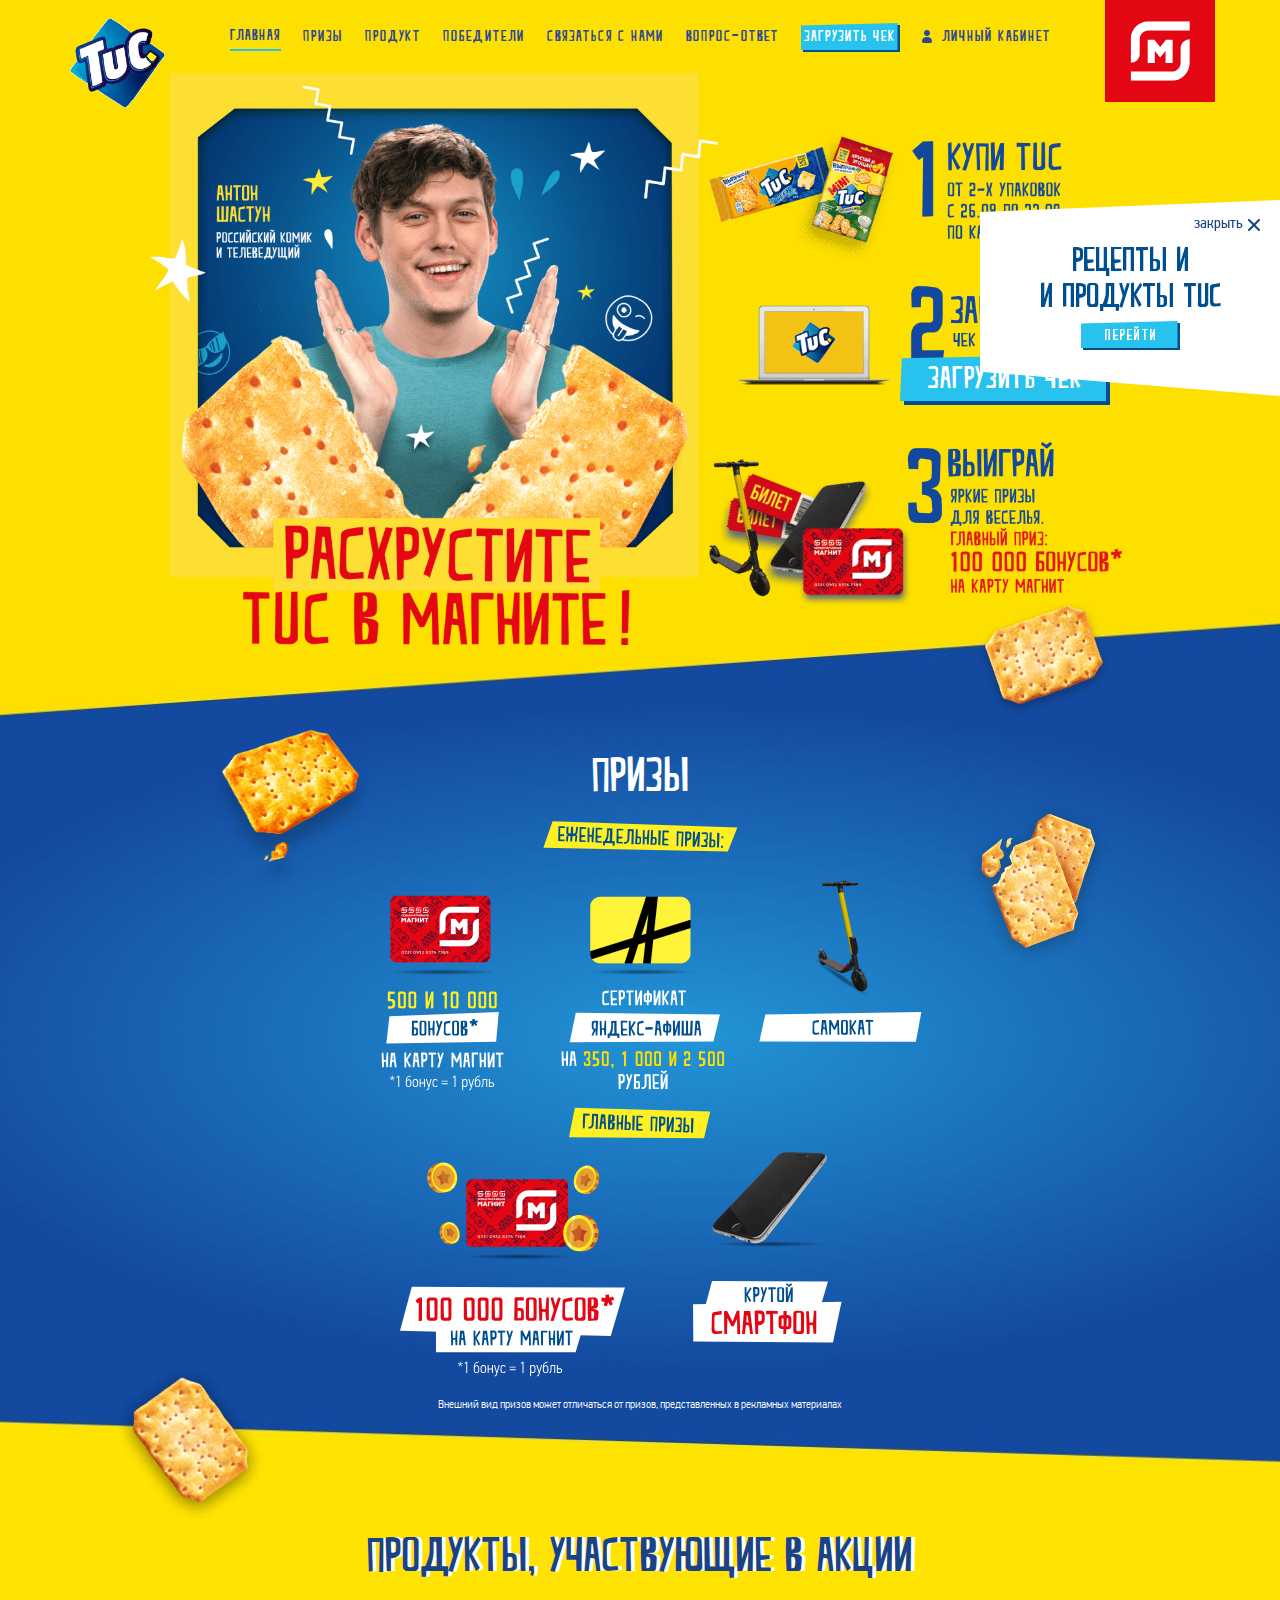
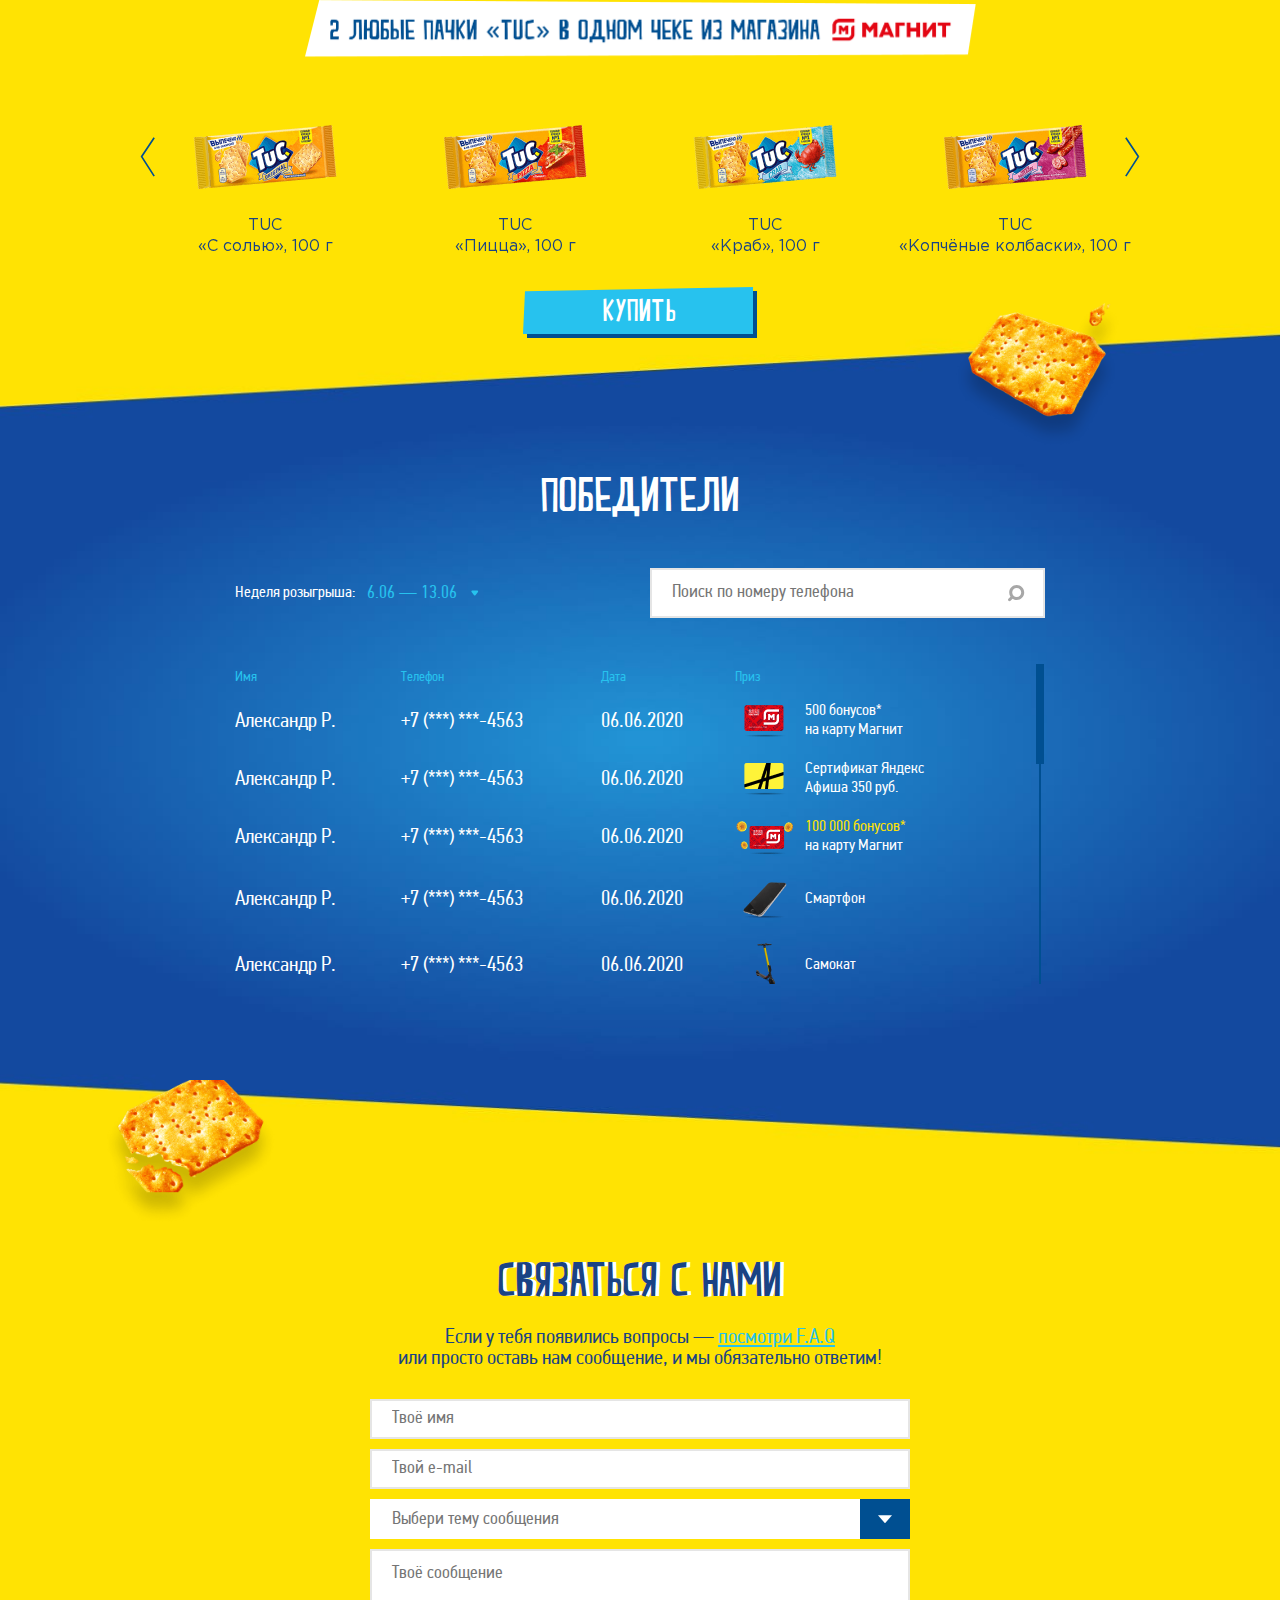
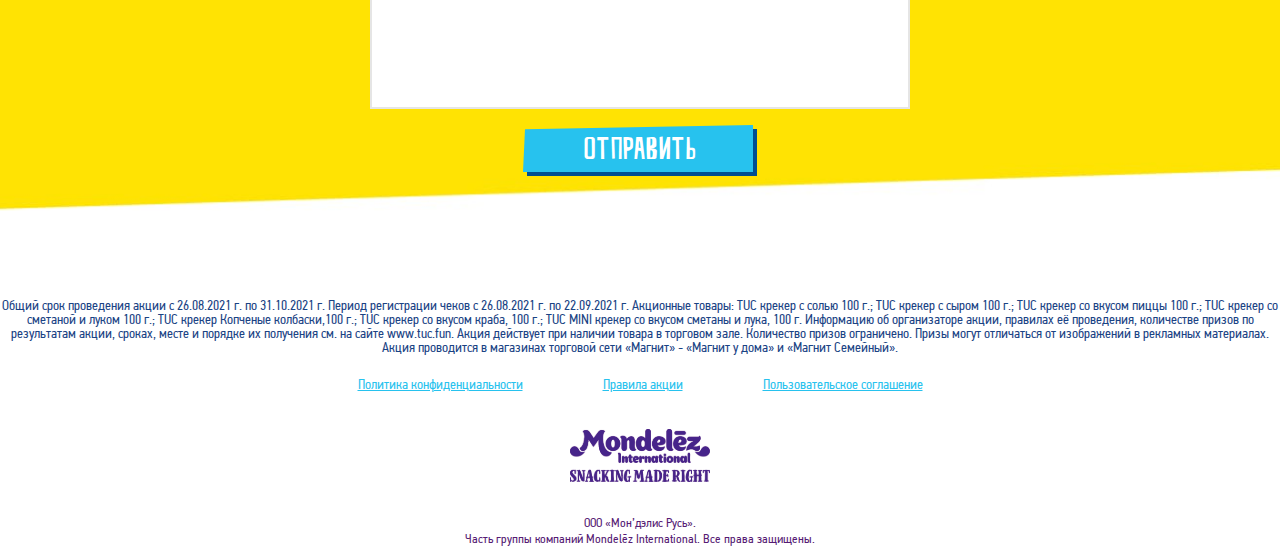
==== commit 271411c9: "changes + check ups" ====
--- a/index.html
+++ b/index.html
@@ -521,7 +521,6 @@
                     	<div class="input-field">
                     		<input type="text" name="phone" class="phone-mask" placeholder="Телефон" required>
                     	</div>
-                    	<div class="popup__text popup-phone-info">На данный номер будет отправлен денежный приз в случае выигрыша</div>
                     	<div class="checkbox-wrapper">
 							<div class="input-field checkbox-field">
 	                            <label for="check-rules" class="checkbox">
@@ -638,6 +637,14 @@
 
 	<svg class="svg-filters">
 	    <defs>
+	    	<filter id="filter3_d" x="0" y="0" width="254" height="51" filterUnits="userSpaceOnUse" color-interpolation-filters="sRGB">
+	            <feFlood flood-opacity="0" result="BackgroundImageFix" />
+	            <feColorMatrix in="SourceAlpha" type="matrix" values="0 0 0 0 0 0 0 0 0 0 0 0 0 0 0 0 0 0 127 0" result="hardAlpha" />
+	            <feOffset dx="4" dy="4" />
+	            <feColorMatrix type="matrix" values="0 0 0 0 0 0 0 0 0 0.309804 0 0 0 0 0.568627 0 0 0 1 0" />
+	            <feBlend mode="normal" in2="BackgroundImageFix" result="effect1_dropShadow" />
+	            <feBlend mode="normal" in="SourceGraphic" in2="effect1_dropShadow" result="shape" />
+	        </filter>
 	    	<filter id="filter2_d" x="0" y="0" width="210" height="51" filterUnits="userSpaceOnUse" color-interpolation-filters="sRGB">
 	            <feFlood flood-opacity="0" result="BackgroundImageFix" />
 	            <feColorMatrix in="SourceAlpha" type="matrix" values="0 0 0 0 0 0 0 0 0 0 0 0 0 0 0 0 0 0 127 0" result="hardAlpha" />
--- a/css/styles.css
+++ b/css/styles.css
@@ -503,7 +503,7 @@
 
 header {
     position: relative;
-    max-width: 1240px;
+    max-width: 1170px;
     width: 100%;
     margin: auto;
 }
@@ -640,14 +640,14 @@
 }
 
 .main-block .container {
-    max-width: 1040px;
+    max-width: 1140px;
 }
 
 .kv {
     max-width: 1010px;
     width: 100%;
     height: 590px;
-    margin: 54px auto 0;
+    margin: 64px 0 0;
     background: url(../img/kv.png) center no-repeat;
     background-size: contain;
 }
@@ -658,9 +658,9 @@
 
 .main-block .btn {
 	position: absolute;
-    top: 342px;
+    top: 354px;
     left: 0;
-    right: -730px;
+    right: -640px;
 }
 
 .btn {
@@ -857,6 +857,8 @@
     right: 0;
     margin: auto;
     width: 671px;
+    image-rendering: optimizequality;
+    image-rendering: -webkit-optimize-contrast;
 }
 
 .products {
@@ -878,8 +880,8 @@
     justify-content: center;
     max-width: 250px;
     width: 100%;
-    height: 240px;
-    margin: auto;
+    height: 200px;
+    margin: 45px auto 0;
 }
 
 .product-text {
@@ -888,14 +890,15 @@
     left: 0;
     right: 0;
     margin: auto;
-    font-size: 21px;
-    line-height: 1;
+    font-family: 'Gotham Pro';
+    font-size: 16px;
+    line-height: 21px;
     text-align: center;
 }
 
 .slick-arrow {
     position: absolute;
-    top: 0;
+    top: 45px;
     bottom: 0;
     width: 15px;
     height: 46px;
@@ -911,13 +914,13 @@
 
 .slick-prev {
     left: 0;
-    background: url(../img/arrow-left.svg) center no-repeat;
+    background: url(../img/arrow-left-blue.svg) center no-repeat;
     background-size: contain;
 }
 
 .slick-next {
     right: 0;
-    background: url(../img/arrow-right.svg) center no-repeat;
+    background: url(../img/arrow-right-blue.svg) center no-repeat;
     background-size: contain;
 }
 
@@ -1749,6 +1752,10 @@
 
 .win-prize-column {
 	width: 160px;
+}
+
+.table-icon {
+    margin-left: 10px;
 }
 
 .get-prize {
@@ -2056,6 +2063,18 @@
         margin: 0 11px;
     }
 
+    .main-block .container {
+        max-width: 1010px;
+    }
+
+    .kv {
+        margin: 64px auto 0;
+    }
+
+    .main-block .btn {
+        right: -730px;
+    }
+
     .tuc1 {
         right: -800px;
     }
@@ -2410,6 +2429,7 @@
 
     .winners table td {
         font-size: 20px;
+        border-bottom: 1px solid #F0B823;
     }
 
     .winners .prize-column {
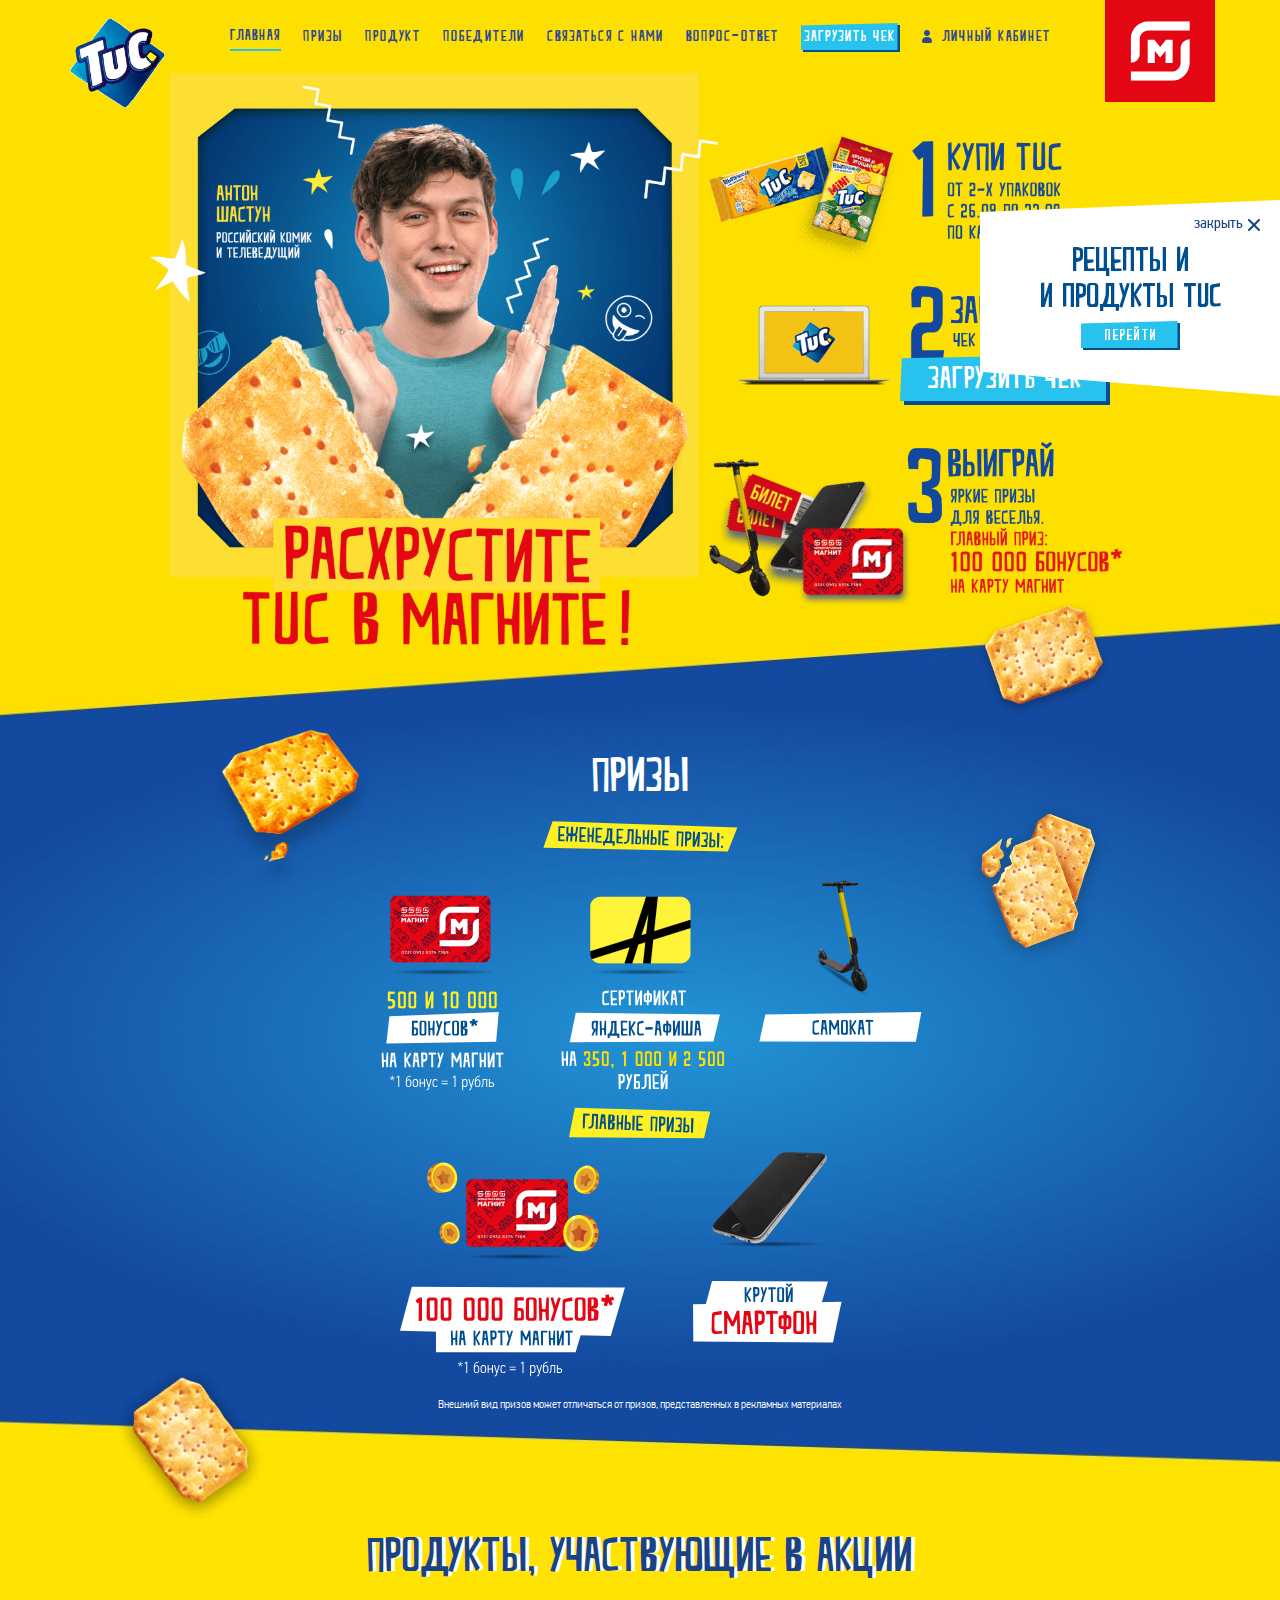
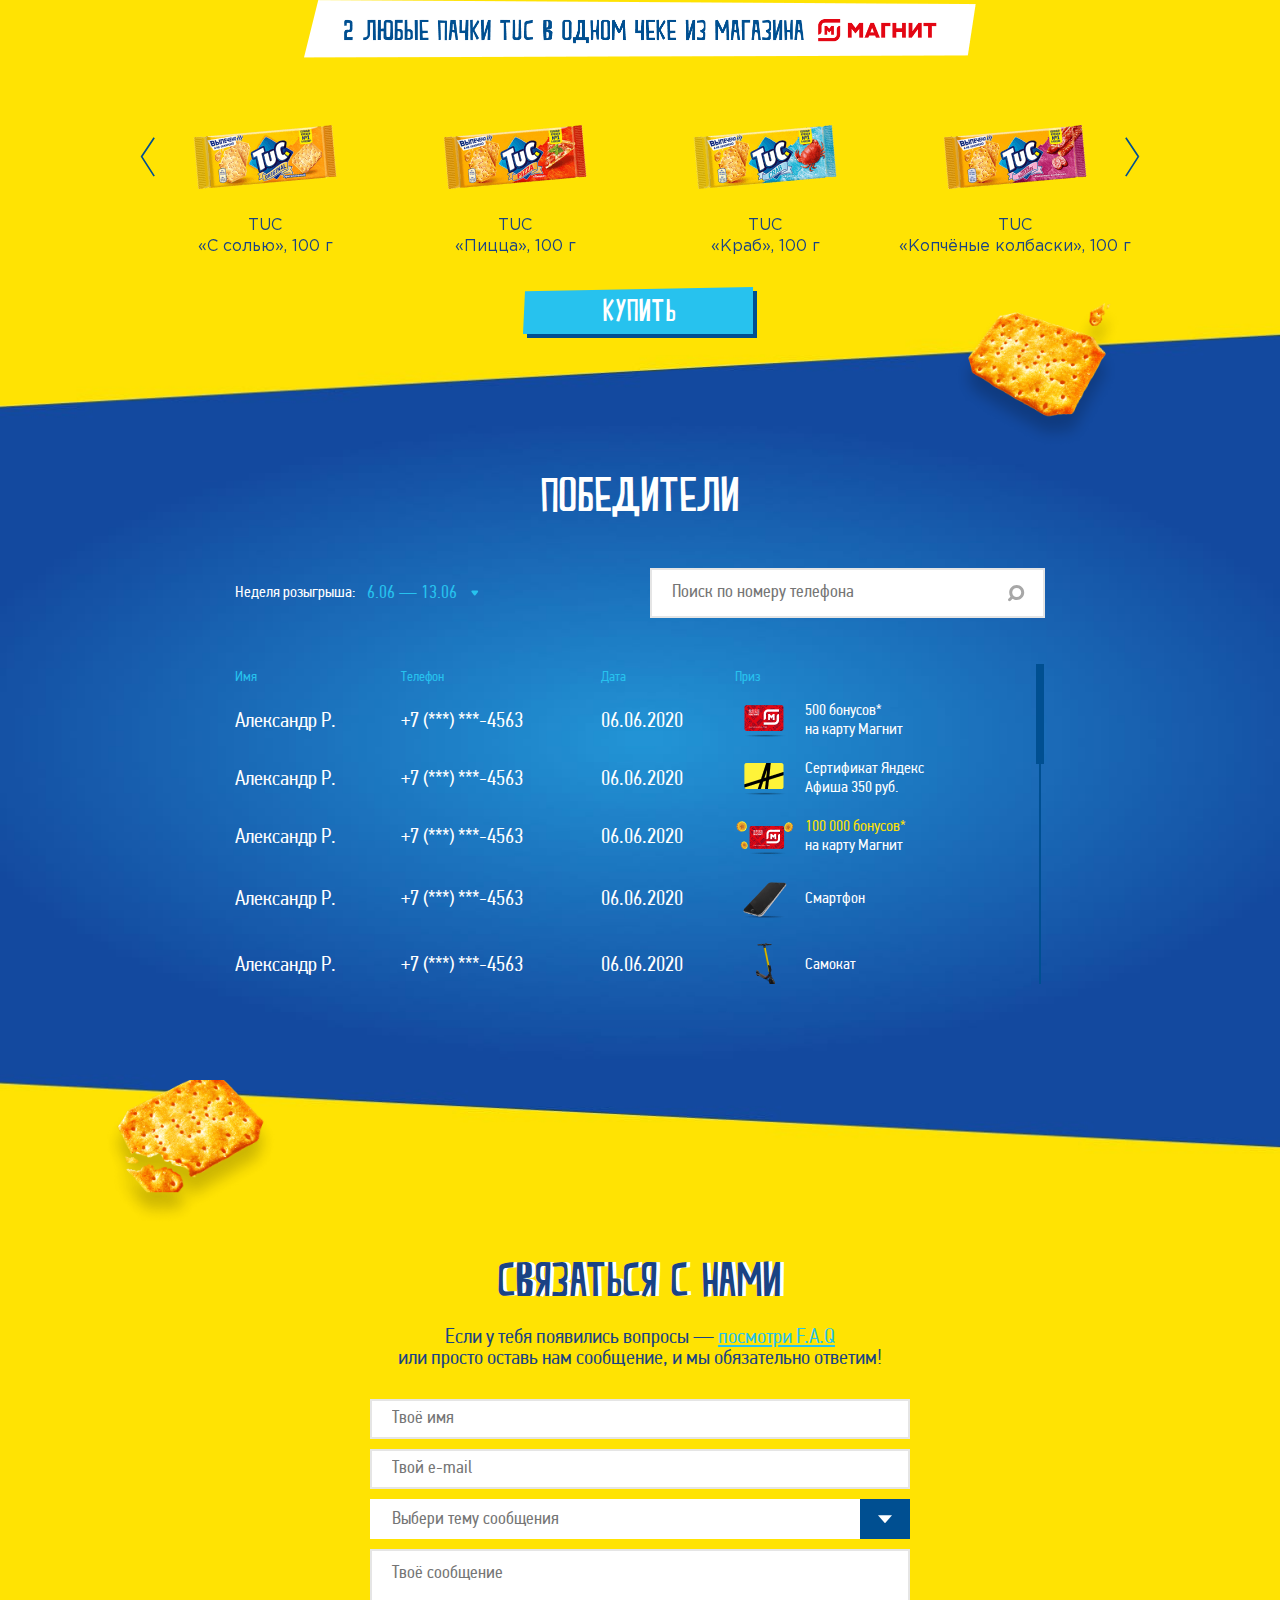
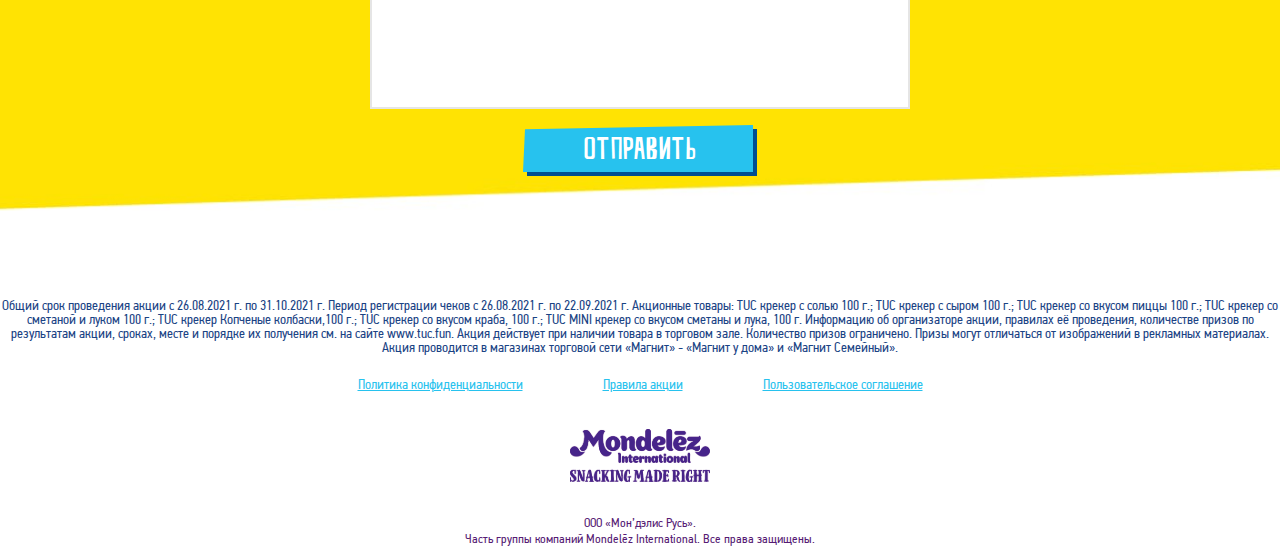
==== commit d3d01e79: "id" ====
--- a/index.html
+++ b/index.html
@@ -538,7 +538,7 @@
 	                        </div>
 						</div>
                     	<div class="btn-wrap">
-                    		<!-- <button class="btn">
+                    		<!-- <button id="submit-registration" class="btn">
 								<svg width="234" height="51" viewBox="0 0 234 51" fill="none" xmlns="http://www.w3.org/2000/svg">
 								    <g filter="url(#filter0_d)">
 								        <path d="M2 4.35185L230 0V47H0L2 4.35185Z" fill="#27C2EE" />
@@ -546,7 +546,7 @@
 								</svg>
 								<span>Отправить</span>
                     		</button> -->
-                    		<a href="#!" class="btn pop-op" data-popup="reg-complete">
+                    		<a href="#!" id="submit-registration" class="btn pop-op" data-popup="reg-complete">
 								<svg width="234" height="51" viewBox="0 0 234 51" fill="none" xmlns="http://www.w3.org/2000/svg">
 								    <g filter="url(#filter0_d)">
 								        <path d="M2 4.35185L230 0V47H0L2 4.35185Z" fill="#27C2EE" />
--- a/css/styles.css
+++ b/css/styles.css
@@ -856,7 +856,7 @@
     left: 0;
     right: 0;
     margin: auto;
-    width: 671px;
+    width: 672px;
     image-rendering: optimizequality;
     image-rendering: -webkit-optimize-contrast;
 }
